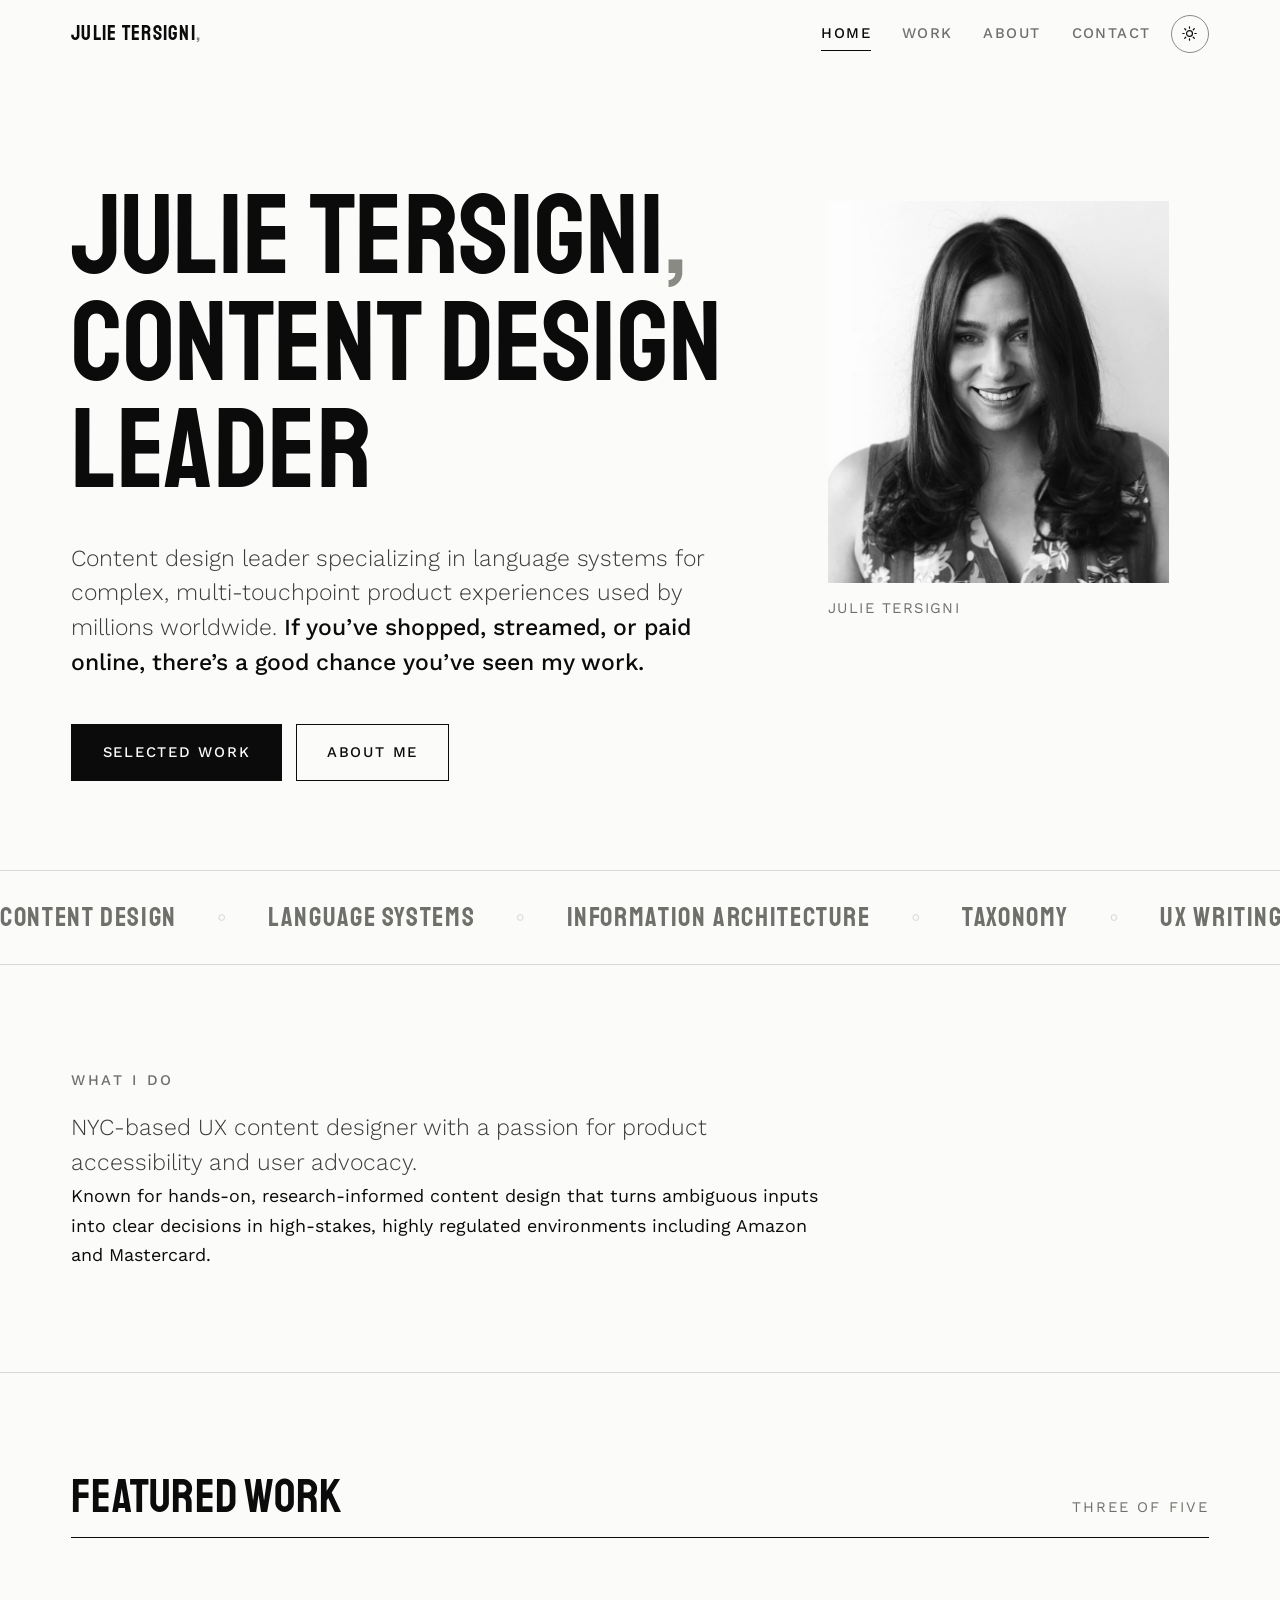
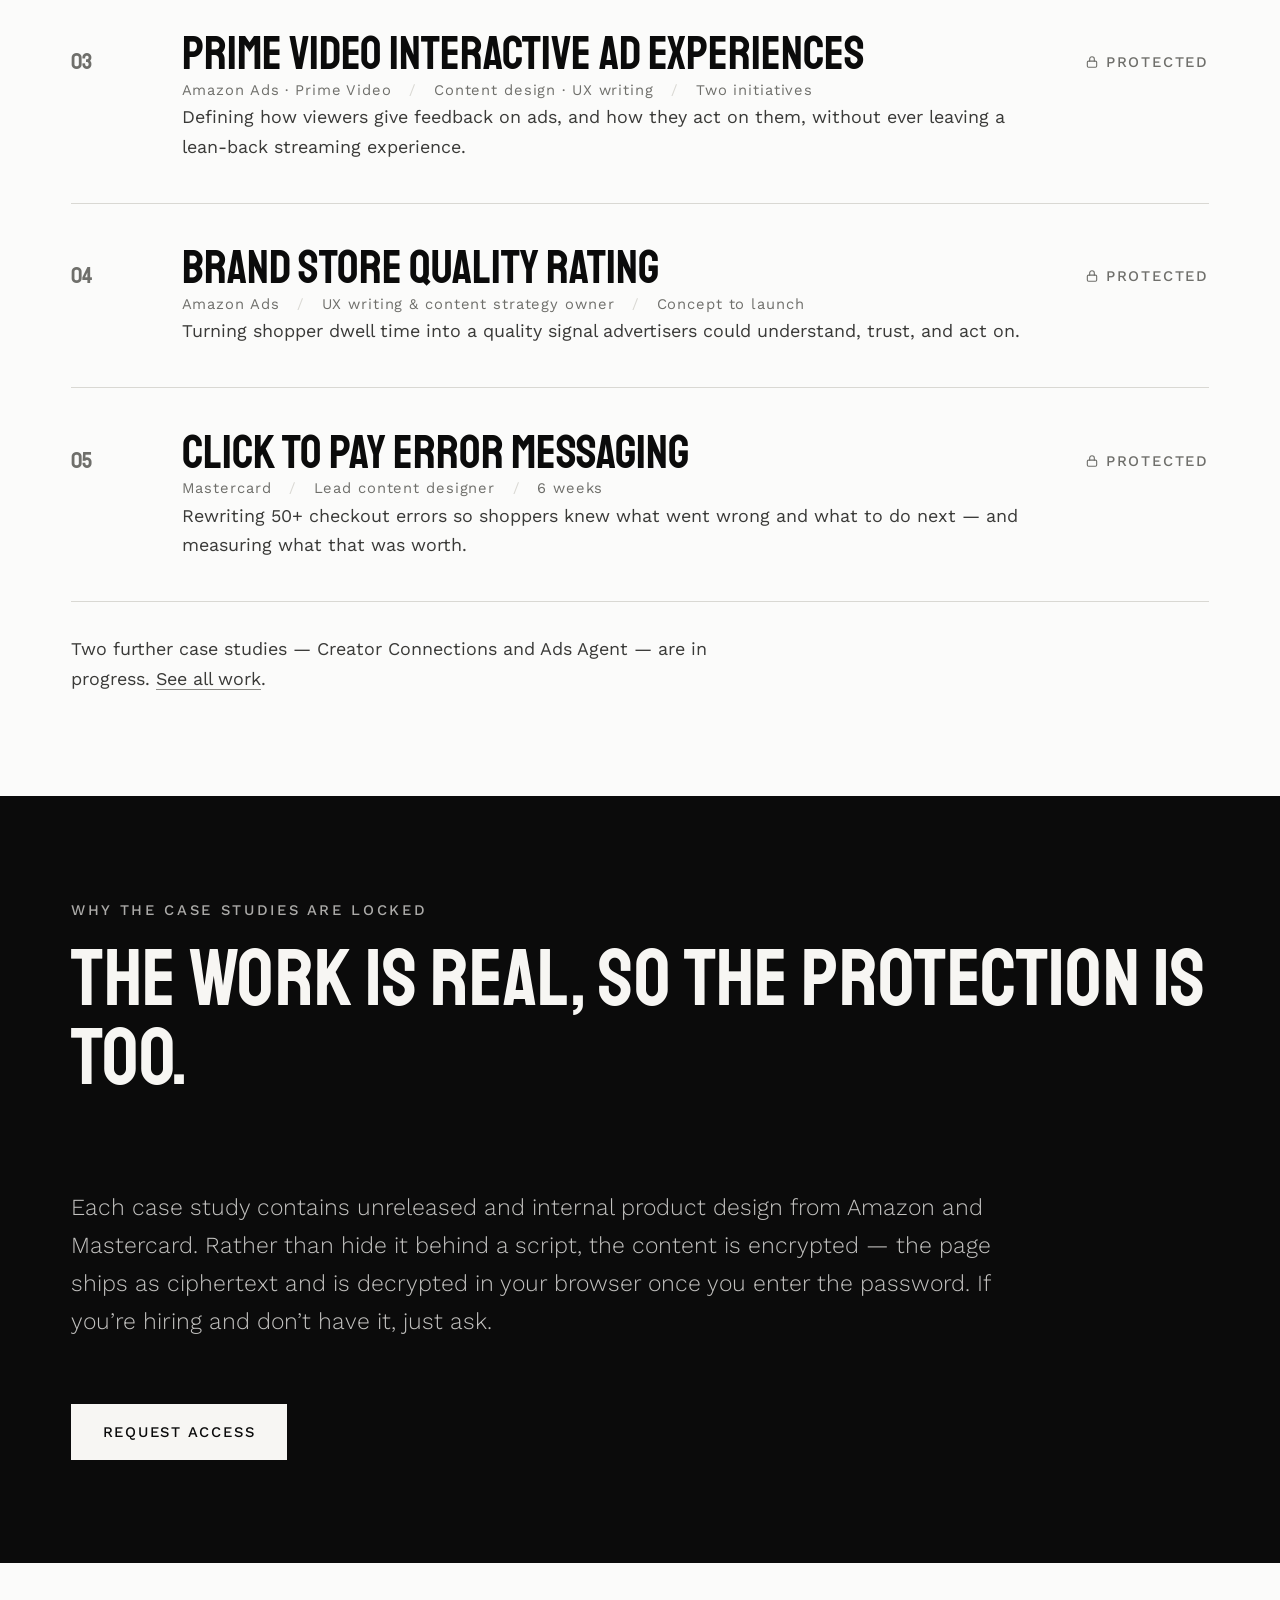
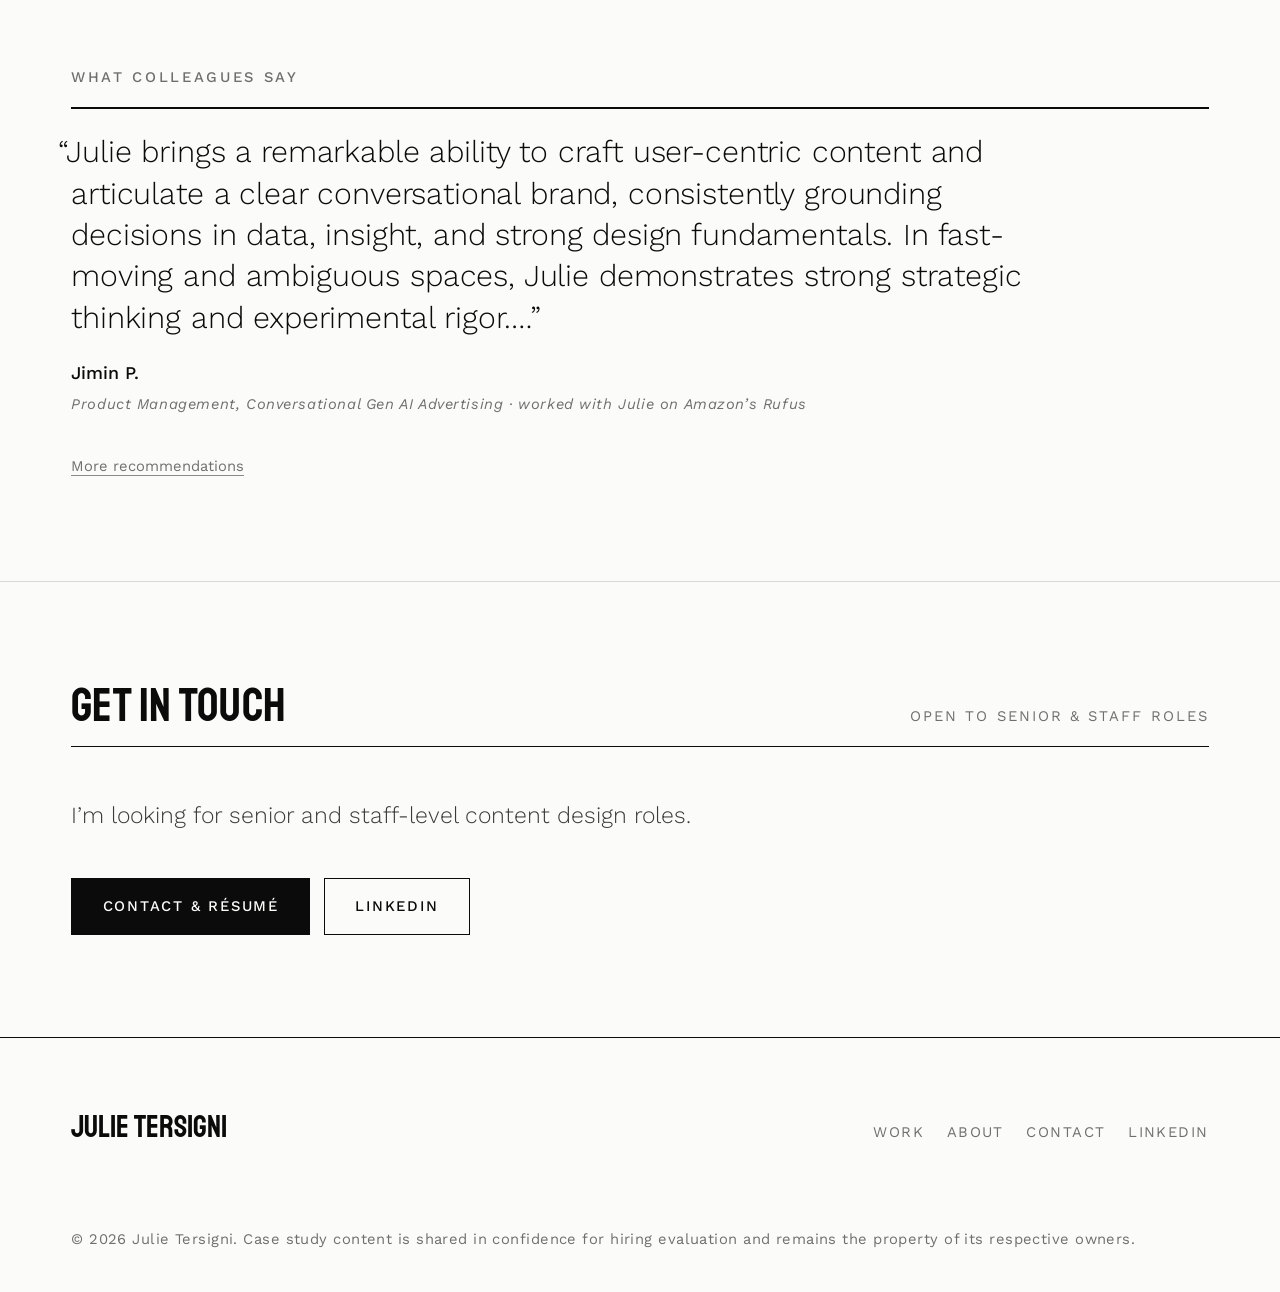
==== index.html @ a19e2f33 "Julie Tersigni portfolio — initial build Static portfolio site with AES-256-GCM encrypted case studi" ====
<!DOCTYPE html>
<html lang="en" data-theme="light">
<head>
<meta charset="utf-8">
<meta name="viewport" content="width=device-width, initial-scale=1">

<title>Julie Tersigni — Content Design Leader</title>
<meta name="description" content="Content design leader specializing in language systems for complex, multi-touchpoint product experiences. Selected work from Amazon Ads, Prime Video, and Mastercard.">
<link rel="canonical" href="https://julietersigni.github.io/">

<meta property="og:type" content="website">
<meta property="og:title" content="Julie Tersigni — Content Design Leader">
<meta property="og:description" content="Language systems for complex, multi-touchpoint product experiences. Selected work from Amazon Ads, Prime Video, and Mastercard.">
<meta property="og:url" content="https://julietersigni.github.io/">
<meta property="og:image" content="https://julietersigni.github.io/assets/img/julie-tersigni.jpg">
<meta name="twitter:card" content="summary_large_image">

<link rel="icon" href="data:image/svg+xml,<svg xmlns='http://www.w3.org/2000/svg' viewBox='0 0 100 100'><rect width='100' height='100' fill='%230b0b0b'/><text y='73' x='50' text-anchor='middle' font-size='58' font-family='Helvetica,Arial,sans-serif' font-weight='600' fill='%23fbfbfa'>JT</text></svg>">

<link rel="preconnect" href="https://fonts.googleapis.com">
<link rel="preconnect" href="https://fonts.gstatic.com" crossorigin>
<link href="https://fonts.googleapis.com/css2?family=Staatliches&family=Work+Sans:ital,wght@0,300;0,400;0,500;0,600;1,400&display=swap" rel="stylesheet">
<link rel="stylesheet" href="main.css">
<noscript>
  <!-- Scroll-reveal starts at opacity:0 and is un-hidden by main.js. With no
       JavaScript that would leave the pages blank, so undo it here. -->
  <style>.reveal { opacity: 1 !important; transform: none !important; }</style>
</noscript>

<script>
  /* Set the theme before first paint so there's no flash. */
  (function () {
    try {
      var saved = localStorage.getItem('jt-theme');
      document.documentElement.setAttribute('data-theme',
        saved || (window.matchMedia('(prefers-color-scheme: dark)').matches ? 'dark' : 'light'));
    } catch (e) {}
  })();
</script>
</head>

<body>
<a class="skip-link" href="#main">Skip to content</a>

<nav class="site-nav" id="siteNav">
  <div class="nav-inner">
    <a class="wordmark" href="index.html">Julie Tersigni<span>,</span></a>

    <button class="nav-toggle" id="navToggle" type="button" aria-label="Menu" aria-expanded="false" aria-controls="navLinks">
      <svg class="icon-menu" viewBox="0 0 24 24" fill="none" stroke="currentColor" stroke-width="1.8" stroke-linecap="round" aria-hidden="true"><path d="M3 6h18M3 12h18M3 18h18"/></svg>
      <svg class="icon-close" viewBox="0 0 24 24" fill="none" stroke="currentColor" stroke-width="1.8" stroke-linecap="round" aria-hidden="true"><path d="M5 5l14 14M19 5L5 19"/></svg>
    </button>

    <ul class="nav-links" id="navLinks">
      <li><a href="index.html" aria-current="page">Home</a></li>
      <li><a href="work.html">Work</a></li>
      <li><a href="about.html">About</a></li>
      <li><a href="contact.html">Contact</a></li>
    </ul>

    <button class="theme-toggle" id="themeToggle" type="button" aria-label="Switch to dark mode">
      <svg class="icon-sun" viewBox="0 0 24 24" fill="none" stroke="currentColor" stroke-width="1.7" stroke-linecap="round" aria-hidden="true">
        <circle cx="12" cy="12" r="4.2"/>
        <path d="M12 2.5v2M12 19.5v2M2.5 12h2M19.5 12h2M5.3 5.3l1.4 1.4M17.3 17.3l1.4 1.4M18.7 5.3l-1.4 1.4M6.7 17.3l-1.4 1.4"/>
      </svg>
      <svg class="icon-moon" viewBox="0 0 24 24" fill="none" stroke="currentColor" stroke-width="1.7" stroke-linecap="round" stroke-linejoin="round" aria-hidden="true">
        <path d="M20 14.5A8.5 8.5 0 019.5 4a7 7 0 108.9 10.4 8.6 8.6 0 011.6.1z"/>
      </svg>
    </button>
  </div>
</nav>

<main id="main">

  <!-- ==================================================================== -->
  <!-- HERO                                                                 -->
  <!-- ==================================================================== -->
  <header class="hero">
    <div class="container">
      <div class="hero-grid">
        <div>
          <h1 class="display hero-name">Julie Tersigni<span class="comma">,</span><br>Content Design Leader</h1>

          <p class="hero-lede">
            Content design leader specializing in language systems for complex,
            multi-touchpoint product experiences used by millions worldwide.
            <strong>If you’ve shopped, streamed, or paid online, there’s a good chance
            you’ve seen my work.</strong>
          </p>

          <div class="hero-actions">
            <a class="btn" href="work.html">Selected work</a>
            <a class="btn btn--ghost" href="about.html">About me</a>
          </div>
        </div>

        <figure class="hero-portrait">
          <img src="assets/img/julie-tersigni.jpg" width="690" height="772"
               alt="Portrait of Julie Tersigni." fetchpriority="high">
          <figcaption>Julie Tersigni</figcaption>
        </figure>
      </div>
    </div>
  </header>

  <!-- ==================================================================== -->
  <!-- DISCIPLINE STRIP                                                     -->
  <!-- ==================================================================== -->
  <div class="strip">
    <div class="strip-track" id="stripTrack">
      <span>Content design</span>
      <span>Language systems</span>
      <span>Information architecture</span>
      <span>Taxonomy</span>
      <span>UX writing</span>
      <span>Content strategy</span>
      <span>Accessibility</span>
      <span>Research-informed</span>
      <span>Regulated environments</span>
    </div>
  </div>

  <!-- ==================================================================== -->
  <!-- POSITIONING                                                          -->
  <!-- ==================================================================== -->
  <section class="section">
    <div class="container">
      <p class="eyebrow reveal">What I do</p>
      <div class="prose reveal">
        <p class="lede">
          NYC-based UX content designer with a passion for product accessibility and
          user advocacy.
        </p>
        <p>
          Known for hands-on, research-informed content design that turns ambiguous
          inputs into clear decisions in high-stakes, highly regulated environments
          including Amazon and Mastercard.
        </p>
      </div>
    </div>
  </section>

  <!-- ==================================================================== -->
  <!-- FEATURED WORK                                                        -->
  <!-- ==================================================================== -->
  <section class="section" id="work">
    <div class="container">
      <div class="section-head reveal">
        <h2 class="display">Featured work</h2>
        <span class="count">Three of five</span>
      </div>

      <ul class="work-list">
        <li class="work-row reveal">
          <a class="work-link" href="case-studies/prime-video.html">
            <span class="work-num">03</span>
            <span>
              <span class="work-title">Prime Video interactive ad experiences</span>
              <span class="work-meta">
                <span>Amazon Ads · Prime Video</span><span class="sep">/</span>
                <span>Content design · UX writing</span><span class="sep">/</span>
                <span>Two initiatives</span>
              </span>
              <span class="work-blurb">
                Defining how viewers give feedback on ads, and how they act on them,
                without ever leaving a lean-back streaming experience.
              </span>
            </span>
            <span class="work-state">
              <svg viewBox="0 0 24 24" fill="none" stroke="currentColor" stroke-width="1.9" stroke-linecap="round" stroke-linejoin="round" aria-hidden="true"><rect x="4" y="10.5" width="16" height="10.5" rx="2"/><path d="M8 10.5V7a4 4 0 018 0v3.5"/></svg>
              Protected
            </span>
          </a>
        </li>

        <li class="work-row reveal">
          <a class="work-link" href="case-studies/brand-store-quality.html">
            <span class="work-num">04</span>
            <span>
              <span class="work-title">Brand Store quality rating</span>
              <span class="work-meta">
                <span>Amazon Ads</span><span class="sep">/</span>
                <span>UX writing &amp; content strategy owner</span><span class="sep">/</span>
                <span>Concept to launch</span>
              </span>
              <span class="work-blurb">
                Turning shopper dwell time into a quality signal advertisers could
                understand, trust, and act on.
              </span>
            </span>
            <span class="work-state">
              <svg viewBox="0 0 24 24" fill="none" stroke="currentColor" stroke-width="1.9" stroke-linecap="round" stroke-linejoin="round" aria-hidden="true"><rect x="4" y="10.5" width="16" height="10.5" rx="2"/><path d="M8 10.5V7a4 4 0 018 0v3.5"/></svg>
              Protected
            </span>
          </a>
        </li>

        <li class="work-row reveal">
          <a class="work-link" href="case-studies/click-to-pay.html">
            <span class="work-num">05</span>
            <span>
              <span class="work-title">Click to Pay error messaging</span>
              <span class="work-meta">
                <span>Mastercard</span><span class="sep">/</span>
                <span>Lead content designer</span><span class="sep">/</span>
                <span>6 weeks</span>
              </span>
              <span class="work-blurb">
                Rewriting 50+ checkout errors so shoppers knew what went wrong and
                what to do next — and measuring what that was worth.
              </span>
            </span>
            <span class="work-state">
              <svg viewBox="0 0 24 24" fill="none" stroke="currentColor" stroke-width="1.9" stroke-linecap="round" stroke-linejoin="round" aria-hidden="true"><rect x="4" y="10.5" width="16" height="10.5" rx="2"/><path d="M8 10.5V7a4 4 0 018 0v3.5"/></svg>
              Protected
            </span>
          </a>
        </li>
      </ul>

      <p class="work-blurb reveal" style="margin-top:2rem">
        Two further case studies — Creator Connections and Ads Agent — are in progress.
        <a class="link" href="work.html">See all work</a>.
      </p>
    </div>
  </section>

  <!-- ==================================================================== -->
  <!-- INVERTED BAND                                                        -->
  <!-- ==================================================================== -->
  <section class="band">
    <div class="container">
      <p class="eyebrow">Why the case studies are locked</p>
      <p class="band-quote display">The work is real, so the protection is too.</p>
      <p class="band-note">
        Each case study contains unreleased and internal product design from Amazon and
        Mastercard. Rather than hide it behind a script, the content is encrypted — the
        page ships as ciphertext and is decrypted in your browser once you enter the
        password. If you’re hiring and don’t have it, just ask.
      </p>
      <a class="btn" href="contact.html">Request access</a>
    </div>
  </section>

  <!-- ==================================================================== -->
  <!-- FEATURED RECOMMENDATION                                              -->
  <!-- Verbatim excerpt from a public LinkedIn recommendation. Ends on a     -->
  <!-- complete sentence; the ellipsis marks where the original continues.   -->
  <!-- ==================================================================== -->
  <section class="section">
    <div class="container">
      <p class="eyebrow reveal">What colleagues say</p>

      <div class="quote quote--featured reveal">
        <blockquote>
          <p>Julie brings a remarkable ability to craft user-centric content and articulate
          a clear conversational brand, consistently grounding decisions in data, insight,
          and strong design fundamentals. In fast-moving and ambiguous spaces, Julie
          demonstrates strong strategic thinking and experimental rigor.…</p>
        </blockquote>
        <cite>
          <span class="quote-name">Jimin P.</span>
          <span class="quote-rel">Product Management, Conversational Gen AI Advertising · worked with Julie on Amazon’s Rufus</span>
        </cite>
      </div>

      <p class="quotes-source reveal">
        <a class="link" href="about.html#recommendations">More recommendations</a>
      </p>
    </div>
  </section>

  <!-- ==================================================================== -->
  <!-- CONTACT CTA                                                          -->
  <!-- ==================================================================== -->
  <section class="section">
    <div class="container">
      <div class="section-head reveal">
        <h2 class="display">Get in touch</h2>
        <span class="count">Open to senior &amp; staff roles</span>
      </div>
      <div class="prose reveal">
        <p class="lede">
          I’m looking for senior and staff-level content design roles.
        </p>
      </div>
      <div class="hero-actions reveal">
        <a class="btn" href="contact.html">Contact &amp; résumé</a>
        <a class="btn btn--ghost" href="https://www.linkedin.com/in/julietersigni/" rel="noopener">LinkedIn</a>
      </div>
    </div>
  </section>

</main>

<footer class="site-footer">
  <div class="container">
    <div class="footer-top">
      <p class="footer-mark">Julie Tersigni</p>
      <ul class="footer-links">
        <li><a href="work.html">Work</a></li>
        <li><a href="about.html">About</a></li>
        <li><a href="contact.html">Contact</a></li>
        <li><a href="https://www.linkedin.com/in/julietersigni/" rel="noopener">LinkedIn</a></li>
      </ul>
    </div>
    <p class="footer-fine">
      © <span data-year>2026</span> Julie Tersigni. Case study content is shared in
      confidence for hiring evaluation and remains the property of its respective owners.
    </p>
  </div>
</footer>

<script src="main.js"></script>
</body>
</html>
---- main.css ----
/* ==========================================================================
   Julie Tersigni — portfolio
   main.css — design system, chrome, and the public pages
   --------------------------------------------------------------------------
   Black-and-white editorial. The type does the work: Staatliches for display
   (condensed caps, straight from the source deck), Work Sans for everything
   readable. No accent colour anywhere — hierarchy comes from scale, weight,
   and space.

   Both themes are true monochrome. `data-theme="dark"` inverts the palette
   and matches the original slide deck; light is the default because the case
   studies are long-form reading.
   ========================================================================== */

/* --------------------------------------------------------------------------
   1. Tokens
   -------------------------------------------------------------------------- */
:root {
  --ink:        #0b0b0b;
  --ink-soft:   #3a3a38;
  --ink-mute:   #6f6f6b;
  --ink-faint:  #8a8a85;   /* 3.35:1 — large display type and control borders only */
  --paper:      #fbfbfa;
  --paper-2:    #f2f1ee;
  --paper-3:    #e7e6e2;
  --rule:       #d9d8d3;
  --rule-soft:  #eceae6;
  --invert-bg:  #0b0b0b;
  --invert-ink: #f7f6f3;

  --font-display: "Staatliches", "Haettenschweiler", "Arial Narrow", sans-serif;
  --font-body:    "Work Sans", -apple-system, BlinkMacSystemFont, "Segoe UI", sans-serif;

  /* Fluid type. Clamp keeps the display sizes from bullying small screens. */
  --step--1: clamp(0.83rem, 0.80rem + 0.15vw, 0.92rem);
  --step-0:  clamp(1.00rem, 0.96rem + 0.20vw, 1.13rem);
  --step-1:  clamp(1.20rem, 1.12rem + 0.40vw, 1.44rem);
  --step-2:  clamp(1.45rem, 1.30rem + 0.75vw, 1.95rem);
  --step-3:  clamp(1.90rem, 1.55rem + 1.75vw, 3.10rem);
  --step-4:  clamp(2.60rem, 1.80rem + 4.00vw, 5.60rem);
  --step-5:  clamp(3.20rem, 1.90rem + 6.50vw, 8.00rem);

  --gutter: clamp(1.25rem, 4vw, 4rem);
  --measure: 68ch;

  --nav-h: 68px;
  --ease: cubic-bezier(0.22, 0.61, 0.36, 1);
}

[data-theme="dark"] {
  --ink:        #f7f6f3;
  --ink-soft:   #d5d3cd;
  --ink-mute:   #a3a19a;
  --ink-faint:  #6d6b65;   /* 3.69:1 — large display type and control borders only */
  --paper:      #0b0b0b;
  --paper-2:    #141413;
  --paper-3:    #1e1e1c;
  --rule:       #2e2e2b;
  --rule-soft:  #1f1f1d;
  --invert-bg:  #f7f6f3;
  --invert-ink: #0b0b0b;
}

/* --------------------------------------------------------------------------
   2. Reset
   -------------------------------------------------------------------------- */
*, *::before, *::after { box-sizing: border-box; }

html {
  -webkit-text-size-adjust: 100%;
  scroll-behavior: smooth;
  scroll-padding-top: calc(var(--nav-h) + 1rem);
}

@media (prefers-reduced-motion: reduce) {
  html { scroll-behavior: auto; }
  *, *::before, *::after {
    animation-duration: 0.01ms !important;
    animation-iteration-count: 1 !important;
    transition-duration: 0.01ms !important;
  }
}

body {
  margin: 0;
  background: var(--paper);
  color: var(--ink);
  font-family: var(--font-body);
  font-size: var(--step-0);
  font-weight: 400;
  line-height: 1.65;
  -webkit-font-smoothing: antialiased;
  text-rendering: optimizeLegibility;
  transition: background 0.3s var(--ease), color 0.3s var(--ease);
}

img, svg { display: block; max-width: 100%; }
img { height: auto; }

h1, h2, h3, h4 { margin: 0; font-weight: 500; line-height: 1.12; }
p  { margin: 0 0 1.15em; }
ul, ol { margin: 0; padding: 0; }

a { color: inherit; }

button { font: inherit; color: inherit; }

::selection { background: var(--ink); color: var(--paper); }

:focus-visible {
  outline: 2px solid var(--ink);
  outline-offset: 3px;
  border-radius: 2px;
}

.skip-link {
  position: absolute;
  left: -9999px;
  top: 0;
  z-index: 200;
  padding: 0.85rem 1.4rem;
  background: var(--ink);
  color: var(--paper);
  font-size: var(--step--1);
  letter-spacing: 0.04em;
  text-transform: uppercase;
  text-decoration: none;
}
.skip-link:focus { left: 0.75rem; top: 0.75rem; }

.container {
  width: 100%;
  max-width: 1240px;
  margin-inline: auto;
  padding-inline: var(--gutter);
}
.container--narrow { max-width: 900px; }

/* Utility: the display face wants tracking and caps to read as a system. */
.display {
  font-family: var(--font-display);
  font-weight: 400;
  text-transform: uppercase;
  letter-spacing: 0.005em;
  line-height: 0.94;
}

.eyebrow {
  margin: 0 0 1.1rem;
  font-size: var(--step--1);
  font-weight: 500;
  letter-spacing: 0.18em;
  text-transform: uppercase;
  color: var(--ink-mute);
}

/* --------------------------------------------------------------------------
   3. Navigation
   -------------------------------------------------------------------------- */
.site-nav {
  position: sticky;
  top: 0;
  z-index: 100;
  height: var(--nav-h);
  background: var(--paper);
  background: color-mix(in srgb, var(--paper) 88%, transparent);
  backdrop-filter: saturate(180%) blur(14px);
  -webkit-backdrop-filter: saturate(180%) blur(14px);
  border-bottom: 1px solid transparent;
  transition: border-color 0.25s var(--ease), background 0.3s var(--ease);
}
.site-nav.is-scrolled { border-bottom-color: var(--rule); }

.nav-inner {
  display: flex;
  align-items: center;
  gap: 1.25rem;
  height: 100%;
  max-width: 1240px;
  margin-inline: auto;
  padding-inline: var(--gutter);
}

.wordmark {
  font-family: var(--font-display);
  font-size: 1.32rem;
  letter-spacing: 0.06em;
  text-transform: uppercase;
  text-decoration: none;
  white-space: nowrap;
}
.wordmark span { color: var(--ink-faint); }

.nav-links {
  display: flex;
  gap: clamp(1rem, 2.4vw, 2.2rem);
  margin-left: auto;
  list-style: none;
}

.nav-links a {
  position: relative;
  display: inline-block;
  padding: 0.35rem 0;
  font-size: var(--step--1);
  font-weight: 500;
  letter-spacing: 0.1em;
  text-transform: uppercase;
  text-decoration: none;
  color: var(--ink-mute);
  transition: color 0.2s var(--ease);
}
.nav-links a::after {
  content: "";
  position: absolute;
  left: 0;
  bottom: 0;
  width: 100%;
  height: 1px;
  background: currentColor;
  transform: scaleX(0);
  transform-origin: left;
  transition: transform 0.28s var(--ease);
}
.nav-links a:hover { color: var(--ink); }
.nav-links a:hover::after { transform: scaleX(1); }
.nav-links a[aria-current="page"] { color: var(--ink); }
.nav-links a[aria-current="page"]::after { transform: scaleX(1); }

.nav-back {
  display: inline-flex;
  align-items: center;
  gap: 0.5rem;
  margin-left: auto;
  font-size: var(--step--1);
  font-weight: 500;
  letter-spacing: 0.1em;
  text-transform: uppercase;
  text-decoration: none;
  color: var(--ink-mute);
  transition: color 0.2s var(--ease);
}
.nav-back svg { width: 17px; height: 17px; }
.nav-back:hover { color: var(--ink); }

.theme-toggle {
  display: grid;
  place-items: center;
  width: 38px;
  height: 38px;
  flex: 0 0 auto;
  padding: 0;
  background: none;
  border: 1px solid var(--ink-faint);
  border-radius: 50%;
  cursor: pointer;
  transition: border-color 0.2s var(--ease), transform 0.2s var(--ease);
}
.theme-toggle:hover { border-color: var(--ink); transform: rotate(-18deg); }
.theme-toggle svg { width: 17px; height: 17px; }
.theme-toggle .icon-moon { display: none; }
[data-theme="dark"] .theme-toggle .icon-sun  { display: none; }
[data-theme="dark"] .theme-toggle .icon-moon { display: block; }

/* Mobile menu */
.nav-toggle { display: none; }

@media (max-width: 720px) {
  .nav-toggle {
    display: grid;
    place-items: center;
    width: 38px;
    height: 38px;
    margin-left: auto;
    padding: 0;
    background: none;
    border: 1px solid var(--ink-faint);
    border-radius: 50%;
    cursor: pointer;
  }
  .nav-toggle svg { width: 18px; height: 18px; }
  .nav-toggle .icon-close { display: none; }
  .nav-toggle.is-open .icon-menu  { display: none; }
  .nav-toggle.is-open .icon-close { display: block; }

  .nav-links {
    position: fixed;
    inset: var(--nav-h) 0 auto;
    flex-direction: column;
    gap: 0;
    margin: 0;
    padding: 0.5rem var(--gutter) 1.75rem;
    background: var(--paper);
    border-bottom: 1px solid var(--rule);
    transform: translateY(-14px);
    opacity: 0;
    visibility: hidden;
    pointer-events: none;
    transition: opacity 0.24s var(--ease), transform 0.24s var(--ease),
                visibility 0.24s var(--ease);
  }
  .nav-links.is-open {
    transform: none;
    opacity: 1;
    visibility: visible;
    pointer-events: auto;
  }
  .nav-links li { border-bottom: 1px solid var(--rule-soft); }
  .nav-links a { display: block; padding: 1.05rem 0; font-size: var(--step-0); }
  .nav-links a::after { display: none; }
}

/* --------------------------------------------------------------------------
   4. Buttons
   -------------------------------------------------------------------------- */
.btn {
  display: inline-flex;
  align-items: center;
  justify-content: center;
  gap: 0.6rem;
  padding: 0.95rem 1.9rem;
  background: var(--ink);
  color: var(--paper);
  border: 1px solid var(--ink);
  border-radius: 0;
  font-size: var(--step--1);
  font-weight: 500;
  letter-spacing: 0.12em;
  text-transform: uppercase;
  text-decoration: none;
  cursor: pointer;
  transition: background 0.22s var(--ease), color 0.22s var(--ease);
}
.btn:hover { background: transparent; color: var(--ink); }
.btn:disabled { opacity: 0.45; cursor: not-allowed; }
.btn svg { width: 17px; height: 17px; }

.btn--ghost { background: transparent; color: var(--ink); }
.btn--ghost:hover { background: var(--ink); color: var(--paper); }

/* Text link with a rule that draws on hover */
.link {
  position: relative;
  text-decoration: none;
  border-bottom: 1px solid var(--ink-faint);
  transition: border-color 0.2s var(--ease);
}
.link:hover { border-bottom-color: var(--ink); }

/* --------------------------------------------------------------------------
   5. Home — hero
   -------------------------------------------------------------------------- */
.hero {
  padding: clamp(3.5rem, 9vw, 8rem) 0 clamp(3rem, 7vw, 6rem);
  border-bottom: 1px solid var(--rule);
}

.hero-grid {
  display: grid;
  grid-template-columns: minmax(0, 1.55fr) minmax(0, 1fr);
  gap: clamp(2rem, 5vw, 4.5rem);
  align-items: start;
}

.hero-name {
  font-size: var(--step-5);
  margin-bottom: clamp(1.5rem, 3vw, 2.5rem);
}
/* The comma in her deck title is a deliberate beat — keep it hanging. */
.hero-name .comma { color: var(--ink-faint); }

.hero-lede {
  max-width: 46ch;
  font-size: var(--step-1);
  font-weight: 300;
  line-height: 1.5;
  color: var(--ink-soft);
}
.hero-lede strong { font-weight: 500; color: var(--ink); }

.hero-actions {
  display: flex;
  flex-wrap: wrap;
  gap: 0.85rem;
  margin-top: clamp(1.75rem, 4vw, 2.75rem);
}

.hero-portrait {
  position: relative;
  filter: grayscale(100%) contrast(1.04);
}
.hero-portrait img { width: 100%; }
.hero-portrait figcaption {
  margin-top: 0.85rem;
  font-size: var(--step--1);
  letter-spacing: 0.1em;
  text-transform: uppercase;
  color: var(--ink-mute);
}

@media (max-width: 860px) {
  .hero-grid { grid-template-columns: 1fr; }
  .hero-portrait { max-width: 320px; order: -1; }
}

/* --------------------------------------------------------------------------
   6. Marquee strip — the disciplines, set as a rule of caps
   -------------------------------------------------------------------------- */
.strip {
  padding: 1.5rem 0;
  border-bottom: 1px solid var(--rule);
  overflow: hidden;
}
.strip-track {
  display: flex;
  gap: 2.5rem;
  white-space: nowrap;
  font-family: var(--font-display);
  font-size: clamp(1.1rem, 2.2vw, 1.7rem);
  letter-spacing: 0.06em;
  text-transform: uppercase;
  color: var(--ink-mute);
  animation: marquee 42s linear infinite;
}
.strip:hover .strip-track { animation-play-state: paused; }
.strip-track span { display: inline-flex; gap: 2.5rem; }
.strip-track span::after { content: "◦"; color: var(--rule); }
@keyframes marquee {
  from { transform: translateX(0); }
  /* Half a gap past -50%: the duplicated track has 2N-1 gaps, not 2N, so a bare
     -50% lands short and the strip visibly snaps back each cycle. */
  to   { transform: translateX(calc(-50% - 1.25rem)); }
}
@media (prefers-reduced-motion: reduce) {
  .strip-track { animation: none; }
}

/* --------------------------------------------------------------------------
   7. Section furniture
   -------------------------------------------------------------------------- */
.section { padding: clamp(3.5rem, 8vw, 7rem) 0; }
.section + .section { border-top: 1px solid var(--rule); }

.section-head {
  display: flex;
  align-items: baseline;
  justify-content: space-between;
  gap: 1.5rem;
  margin-bottom: clamp(2rem, 4vw, 3.25rem);
  padding-bottom: 1.1rem;
  border-bottom: 1px solid var(--ink);
}
.section-head h2 { font-size: var(--step-3); }
.section-head .count {
  font-size: var(--step--1);
  letter-spacing: 0.14em;
  text-transform: uppercase;
  color: var(--ink-mute);
  white-space: nowrap;
}

/* --------------------------------------------------------------------------
   8. Work index — typographic rows, no imagery (the mocks stay encrypted)
   -------------------------------------------------------------------------- */
.work-list { list-style: none; }

.work-row {
  border-bottom: 1px solid var(--rule);
}

.work-link {
  display: grid;
  grid-template-columns: 4.5rem minmax(0, 1fr) auto;
  gap: clamp(1rem, 3vw, 2.5rem);
  align-items: baseline;
  padding: clamp(1.6rem, 3.5vw, 2.6rem) 0;
  text-decoration: none;
  transition: padding-inline 0.3s var(--ease);
}
.work-link:hover { padding-inline: 0.75rem; }
.work-link:hover .work-title { text-decoration: underline; text-decoration-thickness: 1px; text-underline-offset: 6px; }

.work-num {
  font-family: var(--font-display);
  font-size: var(--step-1);
  color: var(--ink-mute);
}

.work-title {
  font-family: var(--font-display);
  font-size: var(--step-3);
  text-transform: uppercase;
  line-height: 0.98;
  margin-bottom: 0.55rem;
}

.work-meta {
  display: flex;
  flex-wrap: wrap;
  gap: 0.4rem 1.1rem;
  font-size: var(--step--1);
  letter-spacing: 0.06em;
  color: var(--ink-mute);
}
.work-meta .sep { color: var(--rule); }

.work-blurb {
  max-width: 58ch;
  margin: 0.85rem 0 0;
  font-size: var(--step-0);
  color: var(--ink-soft);
}

.work-state {
  display: inline-flex;
  align-items: center;
  gap: 0.45rem;
  font-size: var(--step--1);
  font-weight: 500;
  letter-spacing: 0.12em;
  text-transform: uppercase;
  color: var(--ink-mute);
  white-space: nowrap;
}
.work-state svg { width: 14px; height: 14px; }
.work-state--wip { color: var(--ink-mute); }

@media (max-width: 760px) {
  .work-link { grid-template-columns: 2.75rem minmax(0, 1fr); }
  .work-state { grid-column: 2; margin-top: 0.9rem; }
}

/* --------------------------------------------------------------------------
   9. Inverted band — carries the deck's black-slide identity
   -------------------------------------------------------------------------- */
.band {
  padding: clamp(3.5rem, 8vw, 7rem) 0;
  background: var(--invert-bg);
  color: var(--invert-ink);
}
.band .eyebrow { color: color-mix(in srgb, var(--invert-ink) 68%, transparent); }
.band-quote {
  max-width: 30ch;
  font-family: var(--font-display);
  font-size: var(--step-4);
  text-transform: uppercase;
  line-height: 0.98;
}
.band-note {
  max-width: var(--measure);
  margin-top: clamp(1.5rem, 3vw, 2.25rem);
  font-size: var(--step-1);
  font-weight: 300;
  color: color-mix(in srgb, var(--invert-ink) 78%, transparent);
}
.band .btn {
  margin-top: 2.25rem;
  background: var(--invert-ink);
  color: var(--invert-bg);
  border-color: var(--invert-ink);
}
.band .btn:hover { background: transparent; color: var(--invert-ink); }

/* --------------------------------------------------------------------------
   10. Process — "How I work"
   -------------------------------------------------------------------------- */
.process {
  display: grid;
  grid-template-columns: repeat(auto-fit, minmax(min(100%, 250px), 1fr));
  gap: clamp(1.75rem, 4vw, 3rem);
  list-style: none;
  counter-reset: step;
}
.process li { counter-increment: step; padding-top: 1.1rem; border-top: 1px solid var(--ink); }
.process li::before {
  content: counter(step, decimal-leading-zero);
  display: block;
  margin-bottom: 0.9rem;
  font-family: var(--font-display);
  font-size: var(--step-2);
  color: var(--ink-mute);
}
.process h3 { margin-bottom: 0.6rem; font-size: var(--step-1); }
.process p { margin: 0; font-size: var(--step-0); color: var(--ink-soft); }

/* --------------------------------------------------------------------------
   11. Prose — About page and long-form public copy
   -------------------------------------------------------------------------- */
.prose { max-width: var(--measure); }
.prose > * + * { margin-top: 1.15em; }
.prose p { margin: 0; }
.prose h2 {
  margin-top: 2.4em;
  font-size: var(--step-2);
}
.prose h3 { margin-top: 1.9em; font-size: var(--step-1); }
.prose .lede {
  font-size: var(--step-1);
  font-weight: 300;
  line-height: 1.55;
  color: var(--ink-soft);
}
.prose a { text-decoration-thickness: 1px; text-underline-offset: 3px; }
.prose ul { padding-left: 1.15em; }
.prose li + li { margin-top: 0.5em; }

/* Facts table — role, tools, locations */
.facts {
  display: grid;
  grid-template-columns: repeat(auto-fit, minmax(min(100%, 200px), 1fr));
  gap: 1.75rem 2.5rem;
  margin: 0;
  padding-top: 1.6rem;
  border-top: 1px solid var(--ink);
}
.facts dt {
  margin-bottom: 0.45rem;
  font-size: var(--step--1);
  font-weight: 500;
  letter-spacing: 0.14em;
  text-transform: uppercase;
  color: var(--ink-mute);
}
.facts dd { margin: 0; font-size: var(--step-0); }

/* --------------------------------------------------------------------------
   11b. Career timeline
   --------------------------------------------------------------------------
   Deliberately spare: role, employer, span. The case studies carry the depth,
   so this only has to establish the arc and the seniority.
   -------------------------------------------------------------------------- */
.timeline { list-style: none; }

.timeline li {
  display: grid;
  grid-template-columns: 9.5rem minmax(0, 1fr);
  gap: 0.35rem 2rem;
  padding: 1.35rem 0;
  border-bottom: 1px solid var(--rule);
}
.timeline li:first-child { border-top: 1px solid var(--ink); }

.timeline-when {
  font-family: var(--font-display);
  font-size: var(--step-0);
  letter-spacing: 0.04em;
  color: var(--ink-mute);
  white-space: nowrap;
  padding-top: 0.15em;
}

.timeline-role {
  margin: 0 0 0.25rem;
  font-size: var(--step-1);
  font-weight: 500;
  line-height: 1.25;
}
.timeline-where {
  margin: 0;
  font-size: var(--step--1);
  letter-spacing: 0.06em;
  color: var(--ink-mute);
}
.timeline-note {
  max-width: 58ch;
  margin: 0.6rem 0 0;
  font-size: var(--step--1);
  color: var(--ink-soft);
}

@media (max-width: 620px) {
  .timeline li { grid-template-columns: 1fr; gap: 0.5rem; }
  .timeline-when { padding-top: 0; }
}

/* --------------------------------------------------------------------------
   11c. Recommendations
   -------------------------------------------------------------------------- */
.quotes {
  display: grid;
  gap: clamp(2rem, 4.5vw, 3.25rem);
  list-style: none;
}

.quote { padding-top: 1.4rem; border-top: 1px solid var(--ink); }

.quote blockquote {
  max-width: 62ch;
  margin: 0 0 1.25rem;
  font-size: var(--step-0);
  line-height: 1.62;
  color: var(--ink-soft);
}
.quote blockquote p { margin: 0; }
/* Hanging opening quote mark, so the text edge stays flush with the rule above */
.quote blockquote p::before { content: "\201C"; margin-left: -0.42em; }
.quote blockquote p::after { content: "\201D"; }

.quote-name {
  display: block;
  font-size: var(--step-0);
  font-weight: 500;
  font-style: normal;
}
.quote-rel {
  display: block;
  margin-top: 0.25rem;
  font-size: var(--step--1);
  letter-spacing: 0.04em;
  color: var(--ink-mute);
}

.quotes-source {
  margin: clamp(1.75rem, 3vw, 2.5rem) 0 0;
  font-size: var(--step--1);
  color: var(--ink-mute);
}

/* One quote pulled out on the homepage, set larger */
.quote--featured { border-top-width: 2px; }
.quote--featured blockquote {
  max-width: 54ch;
  font-size: var(--step-2);
  font-weight: 300;
  line-height: 1.36;
  letter-spacing: -0.005em;
  color: var(--ink);
}

/* --------------------------------------------------------------------------
   12. Contact
   -------------------------------------------------------------------------- */
.contact-grid {
  display: grid;
  grid-template-columns: repeat(auto-fit, minmax(min(100%, 260px), 1fr));
  gap: clamp(1.75rem, 4vw, 3.5rem);
}
.contact-card { padding-top: 1.25rem; border-top: 1px solid var(--ink); }
.contact-card h2 {
  margin-bottom: 0.7rem;
  font-size: var(--step--1);
  font-weight: 500;
  letter-spacing: 0.14em;
  text-transform: uppercase;
  color: var(--ink-mute);
}
.contact-card p { margin: 0 0 0.5rem; font-size: var(--step-1); }
.contact-card .note { font-size: var(--step--1); color: var(--ink-mute); }

/* --------------------------------------------------------------------------
   13. Footer
   -------------------------------------------------------------------------- */
.site-footer {
  padding: clamp(2.5rem, 5vw, 4rem) 0 2.5rem;
  border-top: 1px solid var(--ink);
  font-size: var(--step--1);
}
.footer-top {
  display: flex;
  flex-wrap: wrap;
  gap: 1.5rem 2.5rem;
  align-items: baseline;
  justify-content: space-between;
}
.footer-mark {
  font-family: var(--font-display);
  font-size: var(--step-2);
  text-transform: uppercase;
}
.footer-links { display: flex; flex-wrap: wrap; gap: 1.4rem; list-style: none; }
.footer-links a {
  letter-spacing: 0.1em;
  text-transform: uppercase;
  text-decoration: none;
  color: var(--ink-mute);
}
.footer-links a:hover { color: var(--ink); }
.footer-fine {
  margin: 2.5rem 0 0;
  color: var(--ink-mute);
  letter-spacing: 0.03em;
}

/* --------------------------------------------------------------------------
   14. 404
   -------------------------------------------------------------------------- */
.oops {
  display: grid;
  place-items: center;
  min-height: calc(100vh - var(--nav-h) - 200px);
  padding: 4rem 0;
  text-align: center;
}
.oops-code {
  font-family: var(--font-display);
  font-size: var(--step-5);
  line-height: 0.9;
  color: var(--ink-faint);
}
.oops h1 { margin: 1rem 0 1.1rem; font-size: var(--step-3); }
.oops p { max-width: 46ch; margin-inline: auto; color: var(--ink-soft); }

/* --------------------------------------------------------------------------
   15. Scroll reveal
   -------------------------------------------------------------------------- */
.reveal {
  opacity: 0;
  transform: translateY(18px);
  transition: opacity 0.7s var(--ease), transform 0.7s var(--ease);
}
.reveal.is-in { opacity: 1; transform: none; }
@media (prefers-reduced-motion: reduce) {
  .reveal { opacity: 1; transform: none; }
}

/* --------------------------------------------------------------------------
   16. Print — recruiters do print these
   -------------------------------------------------------------------------- */
@media print {
  .site-nav, .theme-toggle, .strip, .hero-actions, .site-footer { display: none !important; }
  body { background: #fff; color: #000; }
  .reveal { opacity: 1; transform: none; }
  a { text-decoration: underline; }
}
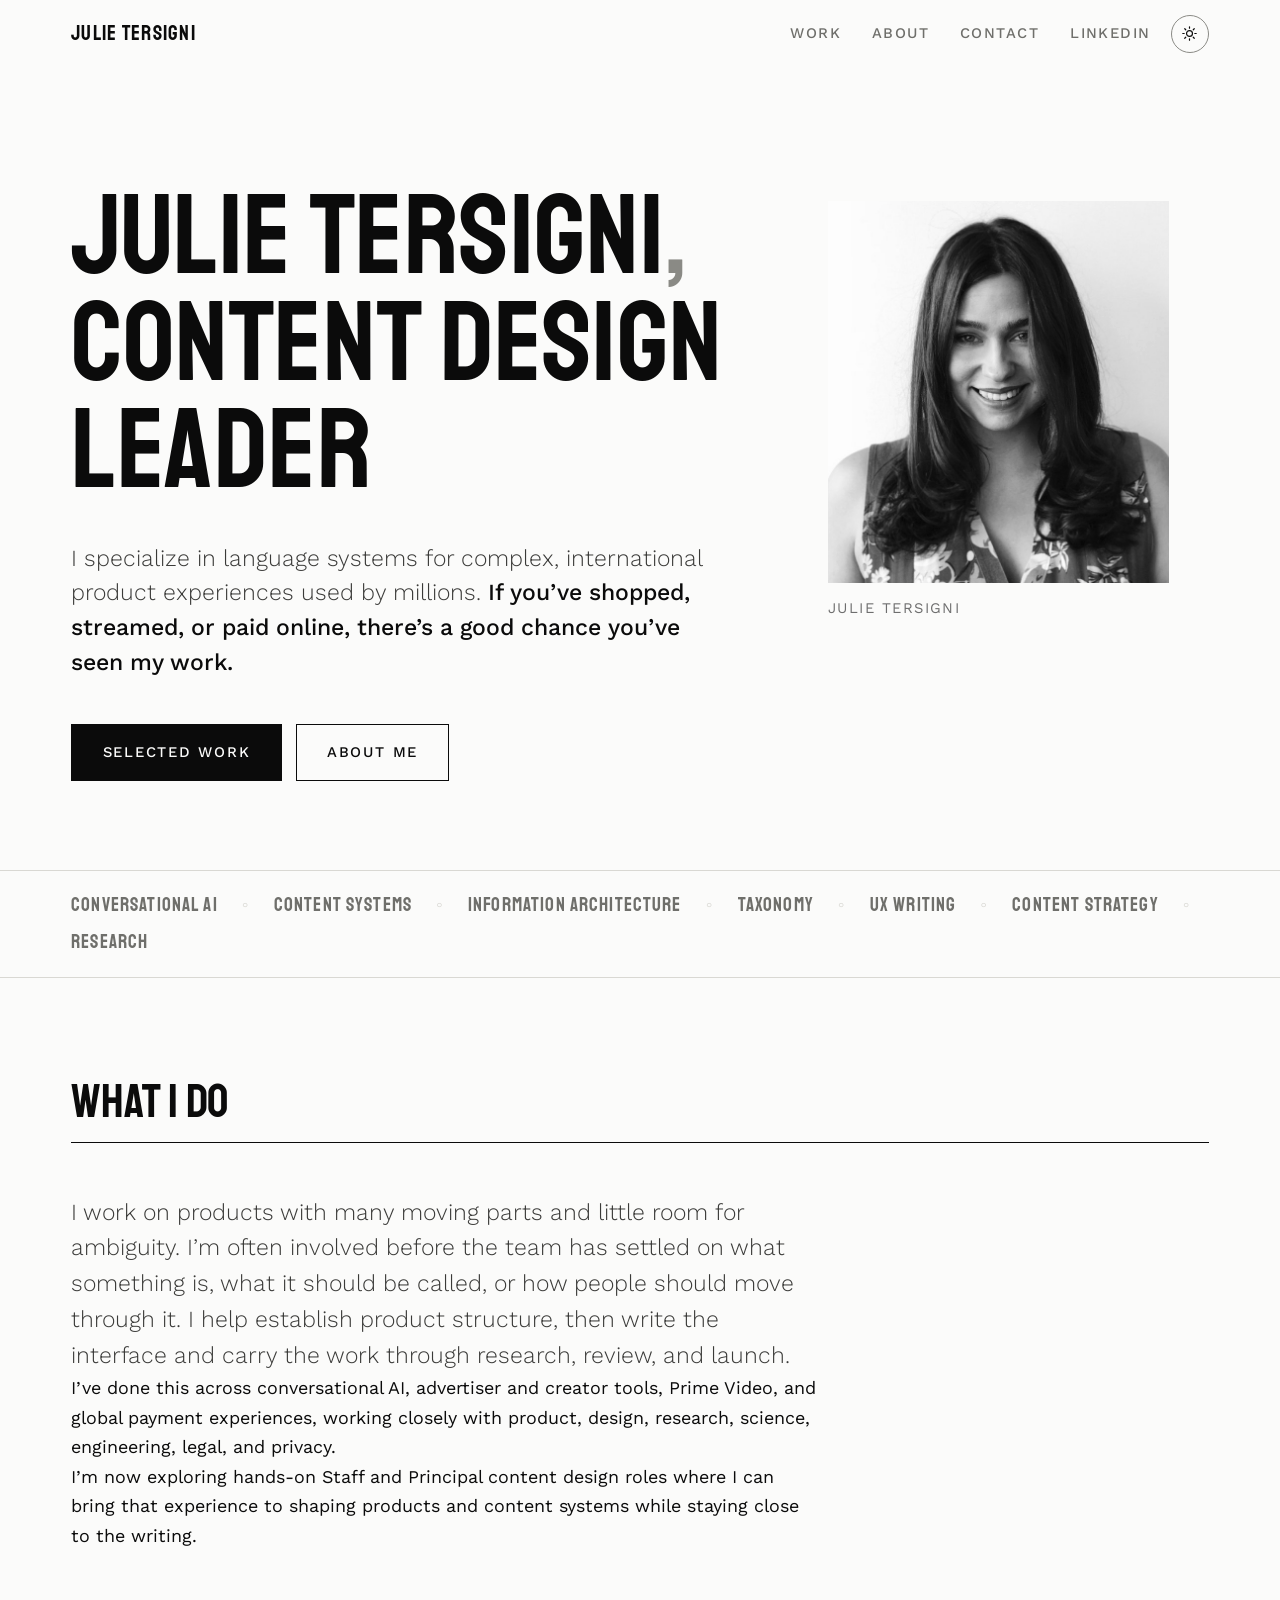
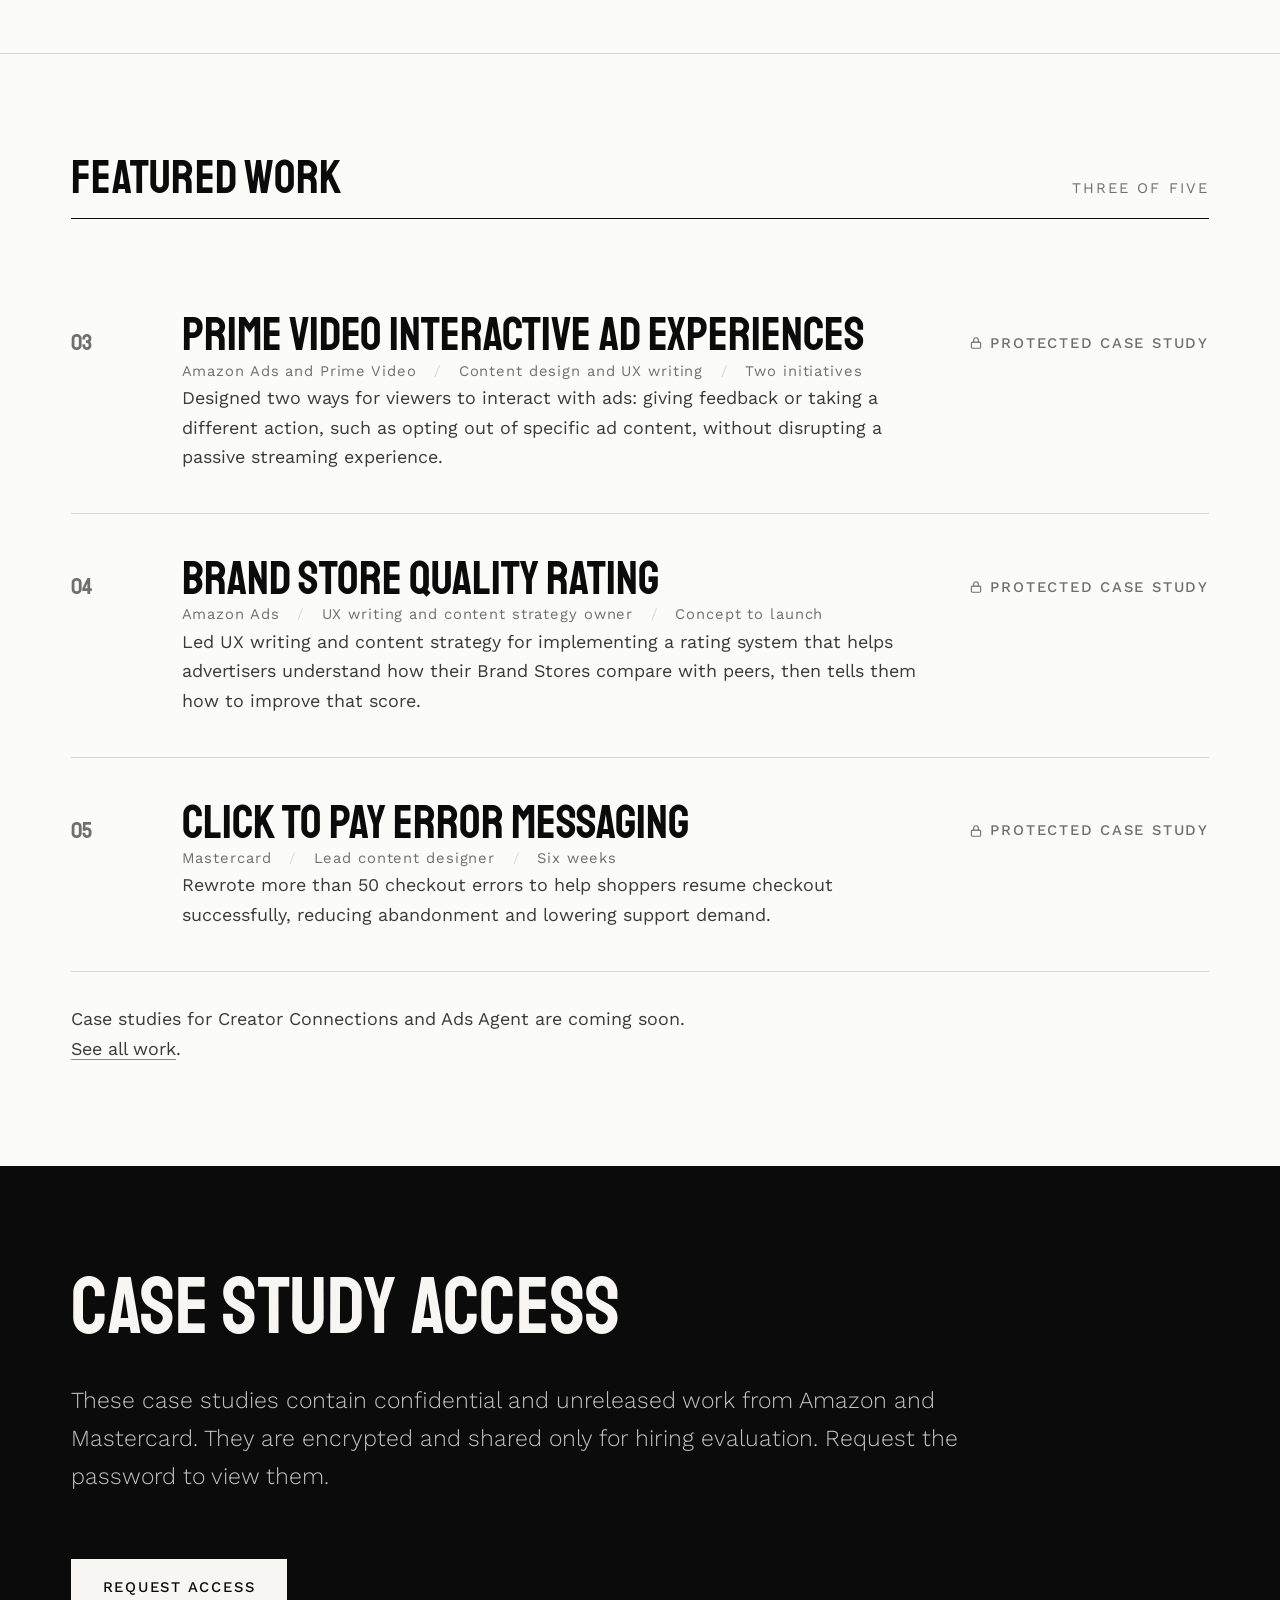
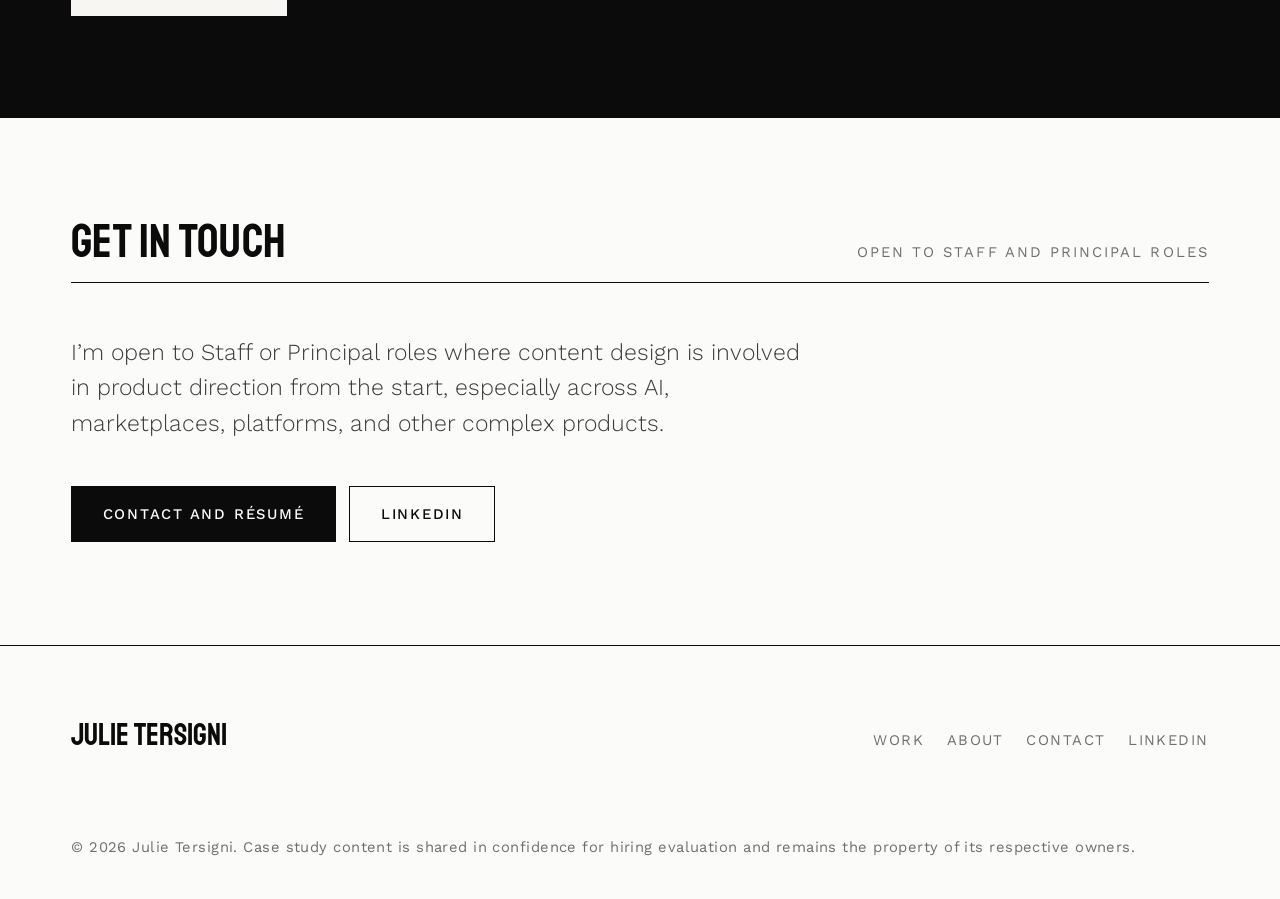
==== commit b552f1bb: "Apply Julie's copy revision; launch with three case studies Client copy spec (JTersigni website copy" ====
--- a/index.html
+++ b/index.html
@@ -5,12 +5,12 @@
 <meta name="viewport" content="width=device-width, initial-scale=1">
 
 <title>Julie Tersigni — Content Design Leader</title>
-<meta name="description" content="Content design leader specializing in language systems for complex, multi-touchpoint product experiences. Selected work from Amazon Ads, Prime Video, and Mastercard.">
+<meta name="description" content="Content design leader specializing in language systems for complex, international product experiences. Selected work from Amazon Ads, Prime Video, and Mastercard.">
 <link rel="canonical" href="https://julietersigni.github.io/">
 
 <meta property="og:type" content="website">
 <meta property="og:title" content="Julie Tersigni — Content Design Leader">
-<meta property="og:description" content="Language systems for complex, multi-touchpoint product experiences. Selected work from Amazon Ads, Prime Video, and Mastercard.">
+<meta property="og:description" content="Language systems for complex, international product experiences. Selected work from Amazon Ads, Prime Video, and Mastercard.">
 <meta property="og:url" content="https://julietersigni.github.io/">
 <meta property="og:image" content="https://julietersigni.github.io/assets/img/julie-tersigni.jpg">
 <meta name="twitter:card" content="summary_large_image">
@@ -22,13 +22,10 @@
 <link href="https://fonts.googleapis.com/css2?family=Staatliches&family=Work+Sans:ital,wght@0,300;0,400;0,500;0,600;1,400&display=swap" rel="stylesheet">
 <link rel="stylesheet" href="main.css">
 <noscript>
-  <!-- Scroll-reveal starts at opacity:0 and is un-hidden by main.js. With no
-       JavaScript that would leave the pages blank, so undo it here. -->
   <style>.reveal { opacity: 1 !important; transform: none !important; }</style>
 </noscript>
 
 <script>
-  /* Set the theme before first paint so there's no flash. */
   (function () {
     try {
       var saved = localStorage.getItem('jt-theme');
@@ -44,7 +41,7 @@
 
 <nav class="site-nav" id="siteNav">
   <div class="nav-inner">
-    <a class="wordmark" href="index.html">Julie Tersigni<span>,</span></a>
+    <a class="wordmark" href="index.html">Julie Tersigni</a>
 
     <button class="nav-toggle" id="navToggle" type="button" aria-label="Menu" aria-expanded="false" aria-controls="navLinks">
       <svg class="icon-menu" viewBox="0 0 24 24" fill="none" stroke="currentColor" stroke-width="1.8" stroke-linecap="round" aria-hidden="true"><path d="M3 6h18M3 12h18M3 18h18"/></svg>
@@ -52,10 +49,10 @@
     </button>
 
     <ul class="nav-links" id="navLinks">
-      <li><a href="index.html" aria-current="page">Home</a></li>
       <li><a href="work.html">Work</a></li>
       <li><a href="about.html">About</a></li>
       <li><a href="contact.html">Contact</a></li>
+      <li><a href="https://www.linkedin.com/in/julietersigni/" rel="noopener">LinkedIn</a></li>
     </ul>
 
     <button class="theme-toggle" id="themeToggle" type="button" aria-label="Switch to dark mode">
@@ -82,10 +79,9 @@
           <h1 class="display hero-name">Julie Tersigni<span class="comma">,</span><br>Content Design Leader</h1>
 
           <p class="hero-lede">
-            Content design leader specializing in language systems for complex,
-            multi-touchpoint product experiences used by millions worldwide.
-            <strong>If you’ve shopped, streamed, or paid online, there’s a good chance
-            you’ve seen my work.</strong>
+            I specialize in language systems for complex, international product experiences
+            used by millions. <strong>If you’ve shopped, streamed, or paid online, there’s a
+            good chance you’ve seen my work.</strong>
           </p>
 
           <div class="hero-actions">
@@ -104,37 +100,46 @@
   </header>
 
   <!-- ==================================================================== -->
-  <!-- DISCIPLINE STRIP                                                     -->
+  <!-- EXPERTISE — static row, each term shown once (no marquee)            -->
   <!-- ==================================================================== -->
   <div class="strip">
-    <div class="strip-track" id="stripTrack">
-      <span>Content design</span>
-      <span>Language systems</span>
-      <span>Information architecture</span>
-      <span>Taxonomy</span>
-      <span>UX writing</span>
-      <span>Content strategy</span>
-      <span>Accessibility</span>
-      <span>Research-informed</span>
-      <span>Regulated environments</span>
+    <div class="container">
+      <ul class="strip-track">
+        <li>Conversational AI</li>
+        <li>Content systems</li>
+        <li>Information architecture</li>
+        <li>Taxonomy</li>
+        <li>UX writing</li>
+        <li>Content strategy</li>
+        <li>Research</li>
+      </ul>
     </div>
   </div>
 
   <!-- ==================================================================== -->
-  <!-- POSITIONING                                                          -->
+  <!-- WHAT I DO                                                            -->
   <!-- ==================================================================== -->
   <section class="section">
     <div class="container">
-      <p class="eyebrow reveal">What I do</p>
+      <div class="section-head reveal">
+        <h2 class="display">What I do</h2>
+      </div>
       <div class="prose reveal">
         <p class="lede">
-          NYC-based UX content designer with a passion for product accessibility and
-          user advocacy.
+          I work on products with many moving parts and little room for ambiguity. I’m often
+          involved before the team has settled on what something is, what it should be
+          called, or how people should move through it. I help establish product structure,
+          then write the interface and carry the work through research, review, and launch.
         </p>
         <p>
-          Known for hands-on, research-informed content design that turns ambiguous
-          inputs into clear decisions in high-stakes, highly regulated environments
-          including Amazon and Mastercard.
+          I’ve done this across conversational AI, advertiser and creator tools, Prime Video,
+          and global payment experiences, working closely with product, design, research,
+          science, engineering, legal, and privacy.
+        </p>
+        <p>
+          I’m now exploring hands-on Staff and Principal content design roles where I can
+          bring that experience to shaping products and content systems while staying close
+          to the writing.
         </p>
       </div>
     </div>
@@ -157,18 +162,19 @@
             <span>
               <span class="work-title">Prime Video interactive ad experiences</span>
               <span class="work-meta">
-                <span>Amazon Ads · Prime Video</span><span class="sep">/</span>
-                <span>Content design · UX writing</span><span class="sep">/</span>
+                <span>Amazon Ads and Prime Video</span><span class="sep">/</span>
+                <span>Content design and UX writing</span><span class="sep">/</span>
                 <span>Two initiatives</span>
               </span>
               <span class="work-blurb">
-                Defining how viewers give feedback on ads, and how they act on them,
-                without ever leaving a lean-back streaming experience.
+                Designed two ways for viewers to interact with ads: giving feedback or taking
+                a different action, such as opting out of specific ad content, without
+                disrupting a passive streaming experience.
               </span>
             </span>
             <span class="work-state">
               <svg viewBox="0 0 24 24" fill="none" stroke="currentColor" stroke-width="1.9" stroke-linecap="round" stroke-linejoin="round" aria-hidden="true"><rect x="4" y="10.5" width="16" height="10.5" rx="2"/><path d="M8 10.5V7a4 4 0 018 0v3.5"/></svg>
-              Protected
+              Protected case study
             </span>
           </a>
         </li>
@@ -180,17 +186,18 @@
               <span class="work-title">Brand Store quality rating</span>
               <span class="work-meta">
                 <span>Amazon Ads</span><span class="sep">/</span>
-                <span>UX writing &amp; content strategy owner</span><span class="sep">/</span>
+                <span>UX writing and content strategy owner</span><span class="sep">/</span>
                 <span>Concept to launch</span>
               </span>
               <span class="work-blurb">
-                Turning shopper dwell time into a quality signal advertisers could
-                understand, trust, and act on.
+                Led UX writing and content strategy for implementing a rating system that
+                helps advertisers understand how their Brand Stores compare with peers, then
+                tells them how to improve that score.
               </span>
             </span>
             <span class="work-state">
               <svg viewBox="0 0 24 24" fill="none" stroke="currentColor" stroke-width="1.9" stroke-linecap="round" stroke-linejoin="round" aria-hidden="true"><rect x="4" y="10.5" width="16" height="10.5" rx="2"/><path d="M8 10.5V7a4 4 0 018 0v3.5"/></svg>
-              Protected
+              Protected case study
             </span>
           </a>
         </li>
@@ -203,89 +210,61 @@
               <span class="work-meta">
                 <span>Mastercard</span><span class="sep">/</span>
                 <span>Lead content designer</span><span class="sep">/</span>
-                <span>6 weeks</span>
+                <span>Six weeks</span>
               </span>
               <span class="work-blurb">
-                Rewriting 50+ checkout errors so shoppers knew what went wrong and
-                what to do next — and measuring what that was worth.
+                Rewrote more than 50 checkout errors to help shoppers resume checkout
+                successfully, reducing abandonment and lowering support demand.
               </span>
             </span>
             <span class="work-state">
               <svg viewBox="0 0 24 24" fill="none" stroke="currentColor" stroke-width="1.9" stroke-linecap="round" stroke-linejoin="round" aria-hidden="true"><rect x="4" y="10.5" width="16" height="10.5" rx="2"/><path d="M8 10.5V7a4 4 0 018 0v3.5"/></svg>
-              Protected
+              Protected case study
             </span>
           </a>
         </li>
       </ul>
 
       <p class="work-blurb reveal" style="margin-top:2rem">
-        Two further case studies — Creator Connections and Ads Agent — are in progress.
+        Case studies for Creator Connections and Ads Agent are coming soon.
         <a class="link" href="work.html">See all work</a>.
       </p>
     </div>
   </section>
 
   <!-- ==================================================================== -->
-  <!-- INVERTED BAND                                                        -->
+  <!-- CASE STUDY ACCESS                                                    -->
   <!-- ==================================================================== -->
   <section class="band">
     <div class="container">
-      <p class="eyebrow">Why the case studies are locked</p>
-      <p class="band-quote display">The work is real, so the protection is too.</p>
+      <h2 class="band-quote display">Case study access</h2>
       <p class="band-note">
-        Each case study contains unreleased and internal product design from Amazon and
-        Mastercard. Rather than hide it behind a script, the content is encrypted — the
-        page ships as ciphertext and is decrypted in your browser once you enter the
-        password. If you’re hiring and don’t have it, just ask.
+        These case studies contain confidential and unreleased work from Amazon and
+        Mastercard. They are encrypted and shared only for hiring evaluation. Request the
+        password to view them.
       </p>
       <a class="btn" href="contact.html">Request access</a>
     </div>
   </section>
 
   <!-- ==================================================================== -->
-  <!-- FEATURED RECOMMENDATION                                              -->
-  <!-- Verbatim excerpt from a public LinkedIn recommendation. Ends on a     -->
-  <!-- complete sentence; the ellipsis marks where the original continues.   -->
-  <!-- ==================================================================== -->
-  <section class="section">
-    <div class="container">
-      <p class="eyebrow reveal">What colleagues say</p>
-
-      <div class="quote quote--featured reveal">
-        <blockquote>
-          <p>Julie brings a remarkable ability to craft user-centric content and articulate
-          a clear conversational brand, consistently grounding decisions in data, insight,
-          and strong design fundamentals. In fast-moving and ambiguous spaces, Julie
-          demonstrates strong strategic thinking and experimental rigor.…</p>
-        </blockquote>
-        <cite>
-          <span class="quote-name">Jimin P.</span>
-          <span class="quote-rel">Product Management, Conversational Gen AI Advertising · worked with Julie on Amazon’s Rufus</span>
-        </cite>
-      </div>
-
-      <p class="quotes-source reveal">
-        <a class="link" href="about.html#recommendations">More recommendations</a>
-      </p>
-    </div>
-  </section>
-
-  <!-- ==================================================================== -->
-  <!-- CONTACT CTA                                                          -->
+  <!-- GET IN TOUCH                                                         -->
   <!-- ==================================================================== -->
   <section class="section">
     <div class="container">
       <div class="section-head reveal">
         <h2 class="display">Get in touch</h2>
-        <span class="count">Open to senior &amp; staff roles</span>
+        <span class="count">Open to Staff and Principal roles</span>
       </div>
       <div class="prose reveal">
         <p class="lede">
-          I’m looking for senior and staff-level content design roles.
+          I’m open to Staff or Principal roles where content design is involved in product
+          direction from the start, especially across AI, marketplaces, platforms, and other
+          complex products.
         </p>
       </div>
       <div class="hero-actions reveal">
-        <a class="btn" href="contact.html">Contact &amp; résumé</a>
+        <a class="btn" href="contact.html">Contact and résumé</a>
         <a class="btn btn--ghost" href="https://www.linkedin.com/in/julietersigni/" rel="noopener">LinkedIn</a>
       </div>
     </div>
--- a/main.css
+++ b/main.css
@@ -404,36 +404,32 @@
 }
 
 /* --------------------------------------------------------------------------
-   6. Marquee strip — the disciplines, set as a rule of caps
+   6. Expertise strip
+   --------------------------------------------------------------------------
+   Was a looping marquee. Julie asked for each term shown once, so it is now a
+   static wrapping row — which also removes the duplicated-list artifact, the
+   reduced-motion exception, and the JS that cloned the track.
    -------------------------------------------------------------------------- */
 .strip {
-  padding: 1.5rem 0;
+  padding: 1.15rem 0;
   border-bottom: 1px solid var(--rule);
-  overflow: hidden;
-}
+}
+
 .strip-track {
   display: flex;
-  gap: 2.5rem;
-  white-space: nowrap;
-  font-family: var(--font-display);
-  font-size: clamp(1.1rem, 2.2vw, 1.7rem);
+  flex-wrap: wrap;
+  align-items: baseline;
+  gap: 0.35rem 1.5rem;
+  list-style: none;
+  font-family: var(--font-display);
+  font-size: clamp(1rem, 1.5vw, 1.35rem);
   letter-spacing: 0.06em;
   text-transform: uppercase;
   color: var(--ink-mute);
-  animation: marquee 42s linear infinite;
-}
-.strip:hover .strip-track { animation-play-state: paused; }
-.strip-track span { display: inline-flex; gap: 2.5rem; }
-.strip-track span::after { content: "◦"; color: var(--rule); }
-@keyframes marquee {
-  from { transform: translateX(0); }
-  /* Half a gap past -50%: the duplicated track has 2N-1 gaps, not 2N, so a bare
-     -50% lands short and the strip visibly snaps back each cycle. */
-  to   { transform: translateX(calc(-50% - 1.25rem)); }
-}
-@media (prefers-reduced-motion: reduce) {
-  .strip-track { animation: none; }
-}
+}
+
+.strip-track li { display: flex; align-items: baseline; gap: 1.5rem; }
+.strip-track li:not(:last-child)::after { content: "\25E6"; color: var(--rule); }
 
 /* --------------------------------------------------------------------------
    7. Section furniture
@@ -478,6 +474,12 @@
   transition: padding-inline 0.3s var(--ease);
 }
 .work-link:hover { padding-inline: 0.75rem; }
+
+/* Coming-soon entries are divs, not links — no hover shift, and the title is
+   not underlined on hover, so nothing implies a destination. */
+.work-link--pending { cursor: default; }
+.work-link--pending:hover { padding-inline: 0; }
+.work-link--pending .work-title { color: var(--ink-soft); }
 .work-link:hover .work-title { text-decoration: underline; text-decoration-thickness: 1px; text-underline-offset: 6px; }
 
 .work-num {
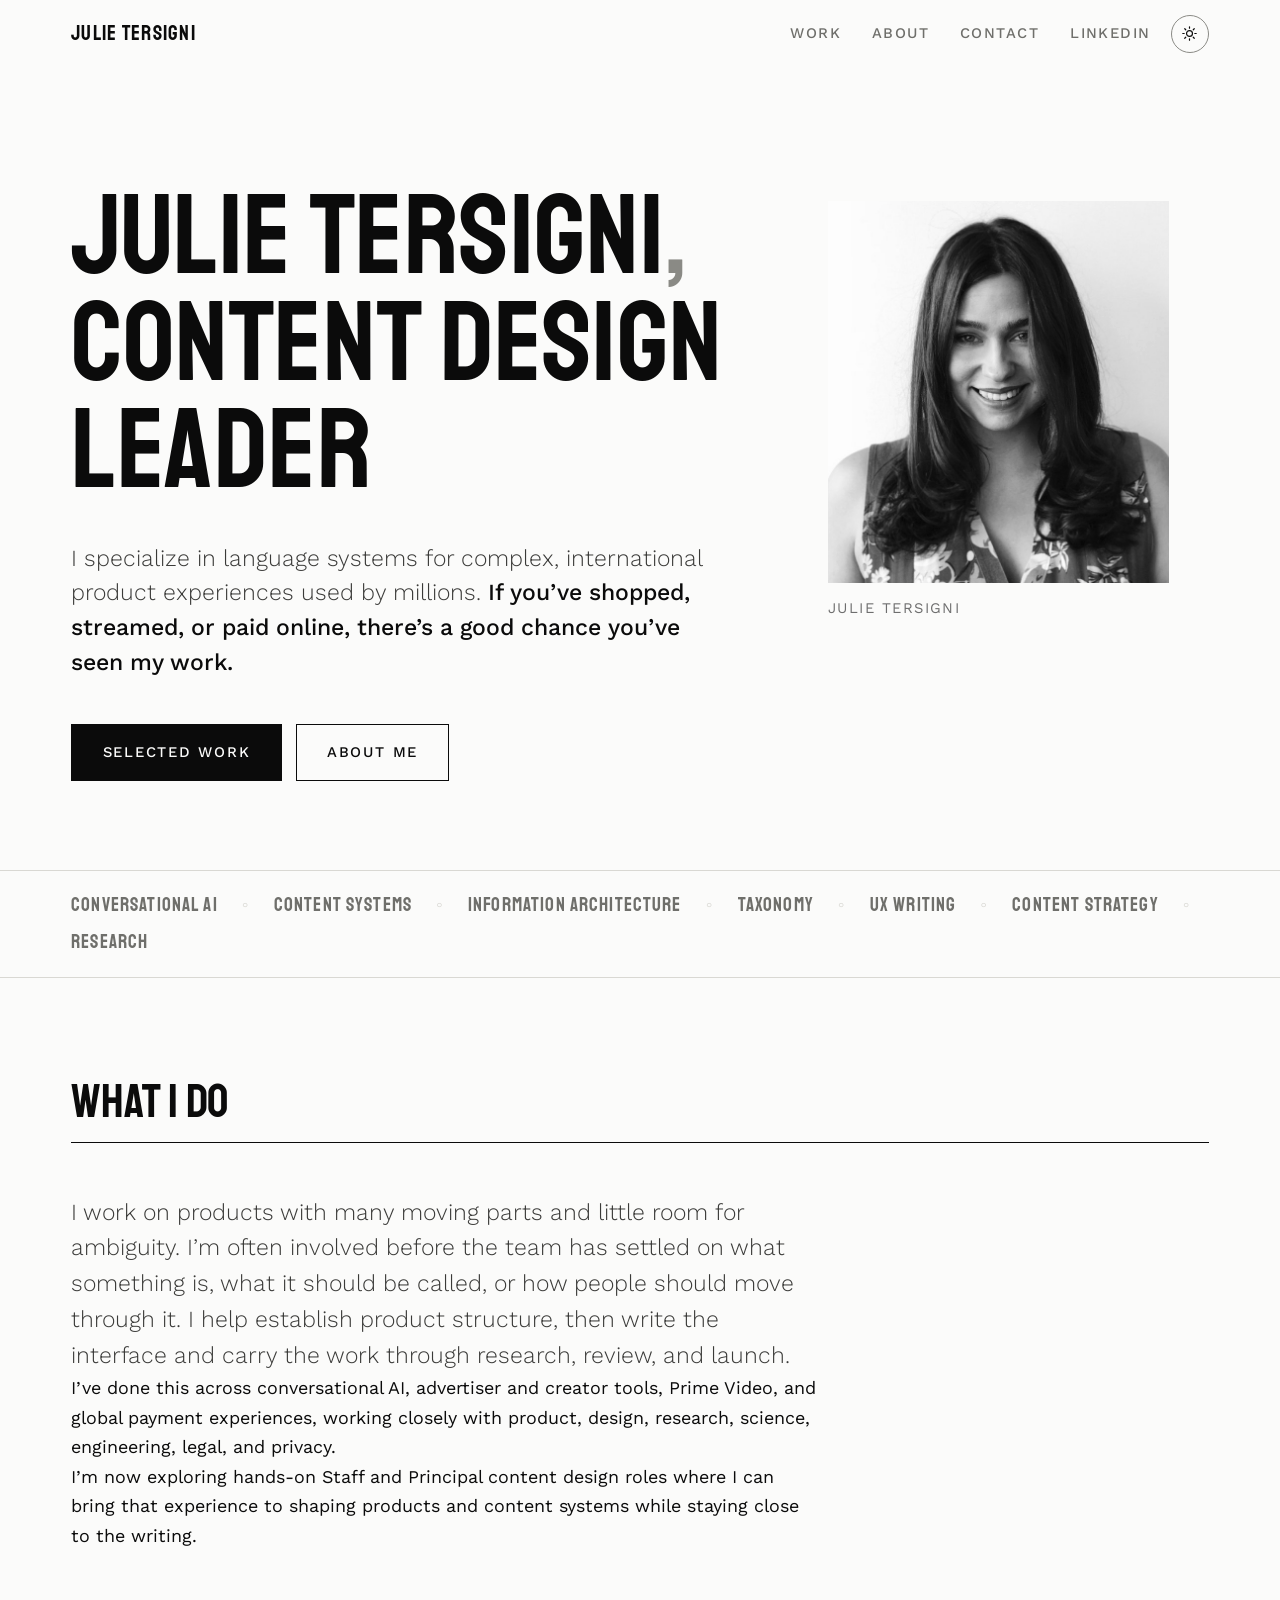
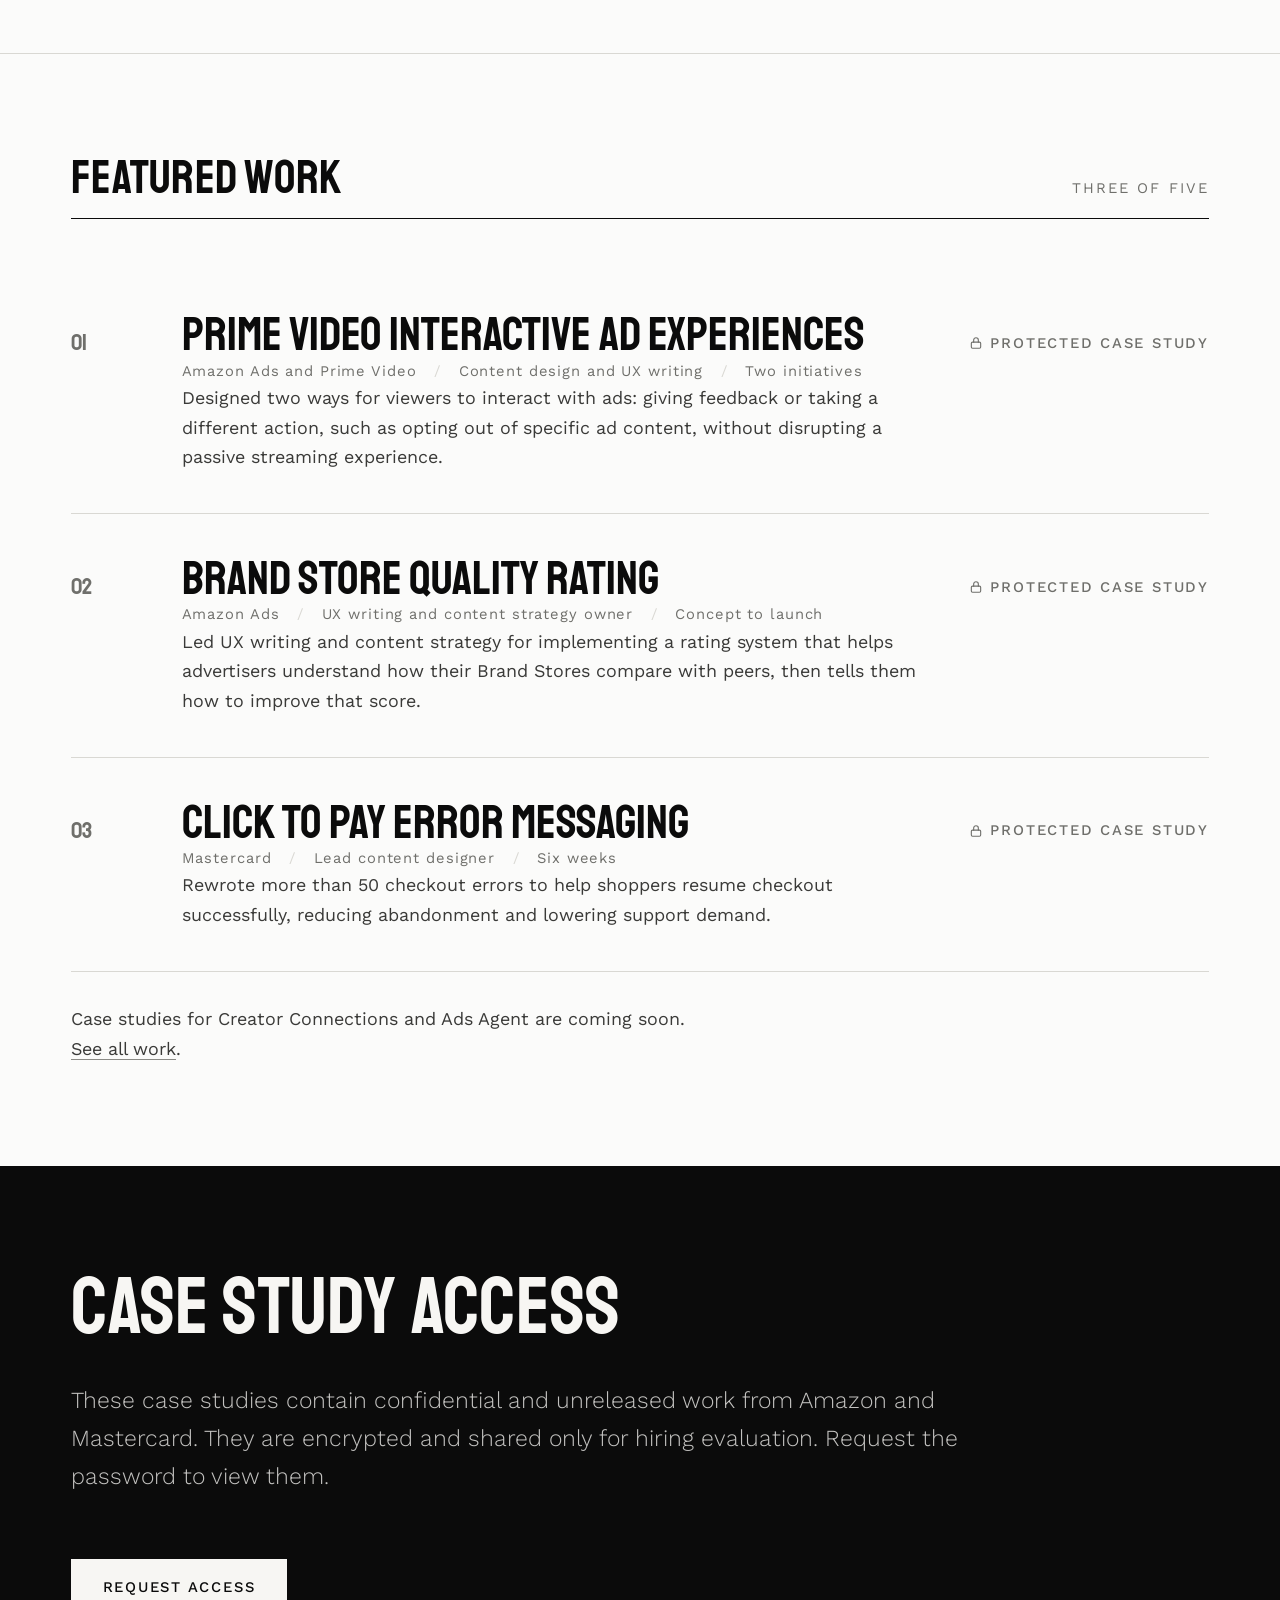
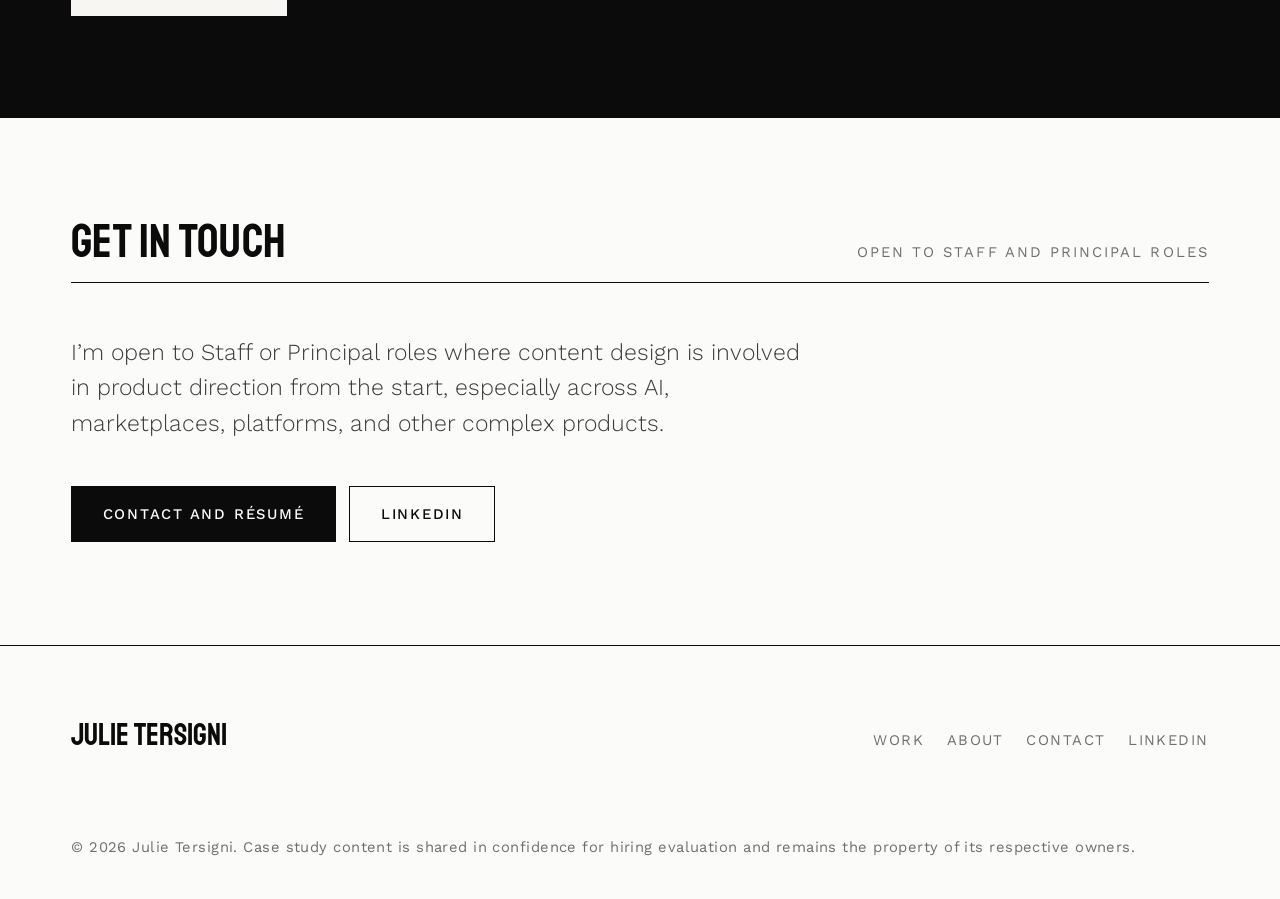
==== commit ee6480a2: "Renumber the live case studies 01-03 Featured work started at 03, which reads as though 01 and 02 ar" ====
--- a/index.html
+++ b/index.html
@@ -158,7 +158,7 @@
       <ul class="work-list">
         <li class="work-row reveal">
           <a class="work-link" href="case-studies/prime-video.html">
-            <span class="work-num">03</span>
+            <span class="work-num">01</span>
             <span>
               <span class="work-title">Prime Video interactive ad experiences</span>
               <span class="work-meta">
@@ -181,7 +181,7 @@
 
         <li class="work-row reveal">
           <a class="work-link" href="case-studies/brand-store-quality.html">
-            <span class="work-num">04</span>
+            <span class="work-num">02</span>
             <span>
               <span class="work-title">Brand Store quality rating</span>
               <span class="work-meta">
@@ -204,7 +204,7 @@
 
         <li class="work-row reveal">
           <a class="work-link" href="case-studies/click-to-pay.html">
-            <span class="work-num">05</span>
+            <span class="work-num">03</span>
             <span>
               <span class="work-title">Click to Pay error messaging</span>
               <span class="work-meta">
--- a/main.css
+++ b/main.css
@@ -471,16 +471,38 @@
   align-items: baseline;
   padding: clamp(1.6rem, 3.5vw, 2.6rem) 0;
   text-decoration: none;
-  transition: padding-inline 0.3s var(--ease);
-}
-.work-link:hover { padding-inline: 0.75rem; }
-
-/* Coming-soon entries are divs, not links — no hover shift, and the title is
-   not underlined on hover, so nothing implies a destination. */
+}
+
+/* The row nudges right on hover, but with transform rather than padding.
+   padding-inline narrowed the title column, and "Prime Video interactive ad
+   experiences" clears one line by only a few pixels — so it re-wrapped, the row
+   grew taller, and everything below jumped. A transform is painted, not laid
+   out: it cannot change where text wraps, however far it moves.
+   Focus gets the same treatment so keyboard users aren't left guessing. */
+.work-link {
+  transition: transform 0.25s var(--ease);
+}
+.work-link:hover,
+.work-link:focus-visible {
+  transform: translateX(0.5rem);
+}
+.work-link:hover .work-title,
+.work-link:focus-visible .work-title {
+  text-decoration: underline;
+  text-decoration-thickness: 1px;
+  text-underline-offset: 6px;
+}
+/* Coming-soon rows aren't links, so they shouldn't move. */
+.work-link--pending:hover { transform: none; }
+
+@media (prefers-reduced-motion: reduce) {
+  .work-link:hover,
+  .work-link:focus-visible { transform: none; }
+}
+
+/* Coming-soon entries are divs, not links, so nothing implies a destination. */
 .work-link--pending { cursor: default; }
-.work-link--pending:hover { padding-inline: 0; }
 .work-link--pending .work-title { color: var(--ink-soft); }
-.work-link:hover .work-title { text-decoration: underline; text-decoration-thickness: 1px; text-underline-offset: 6px; }
 
 .work-num {
   font-family: var(--font-display);
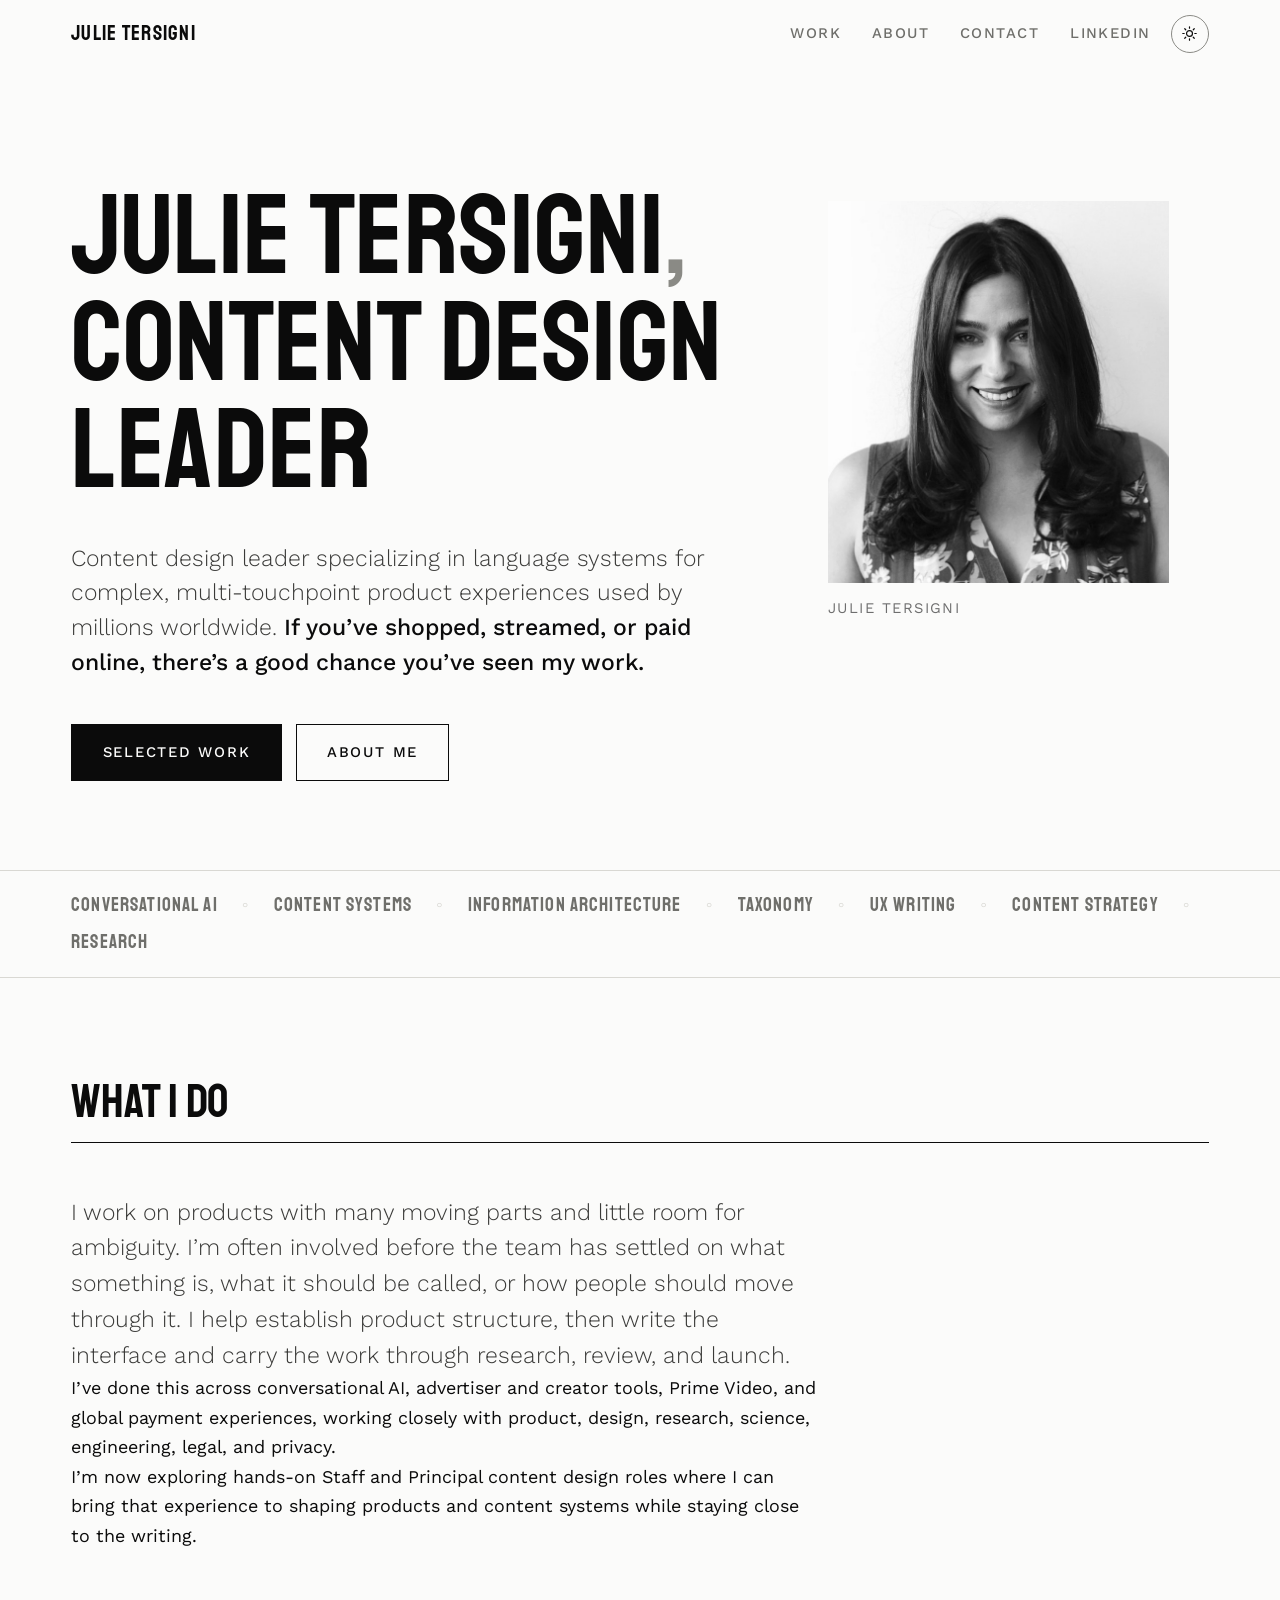
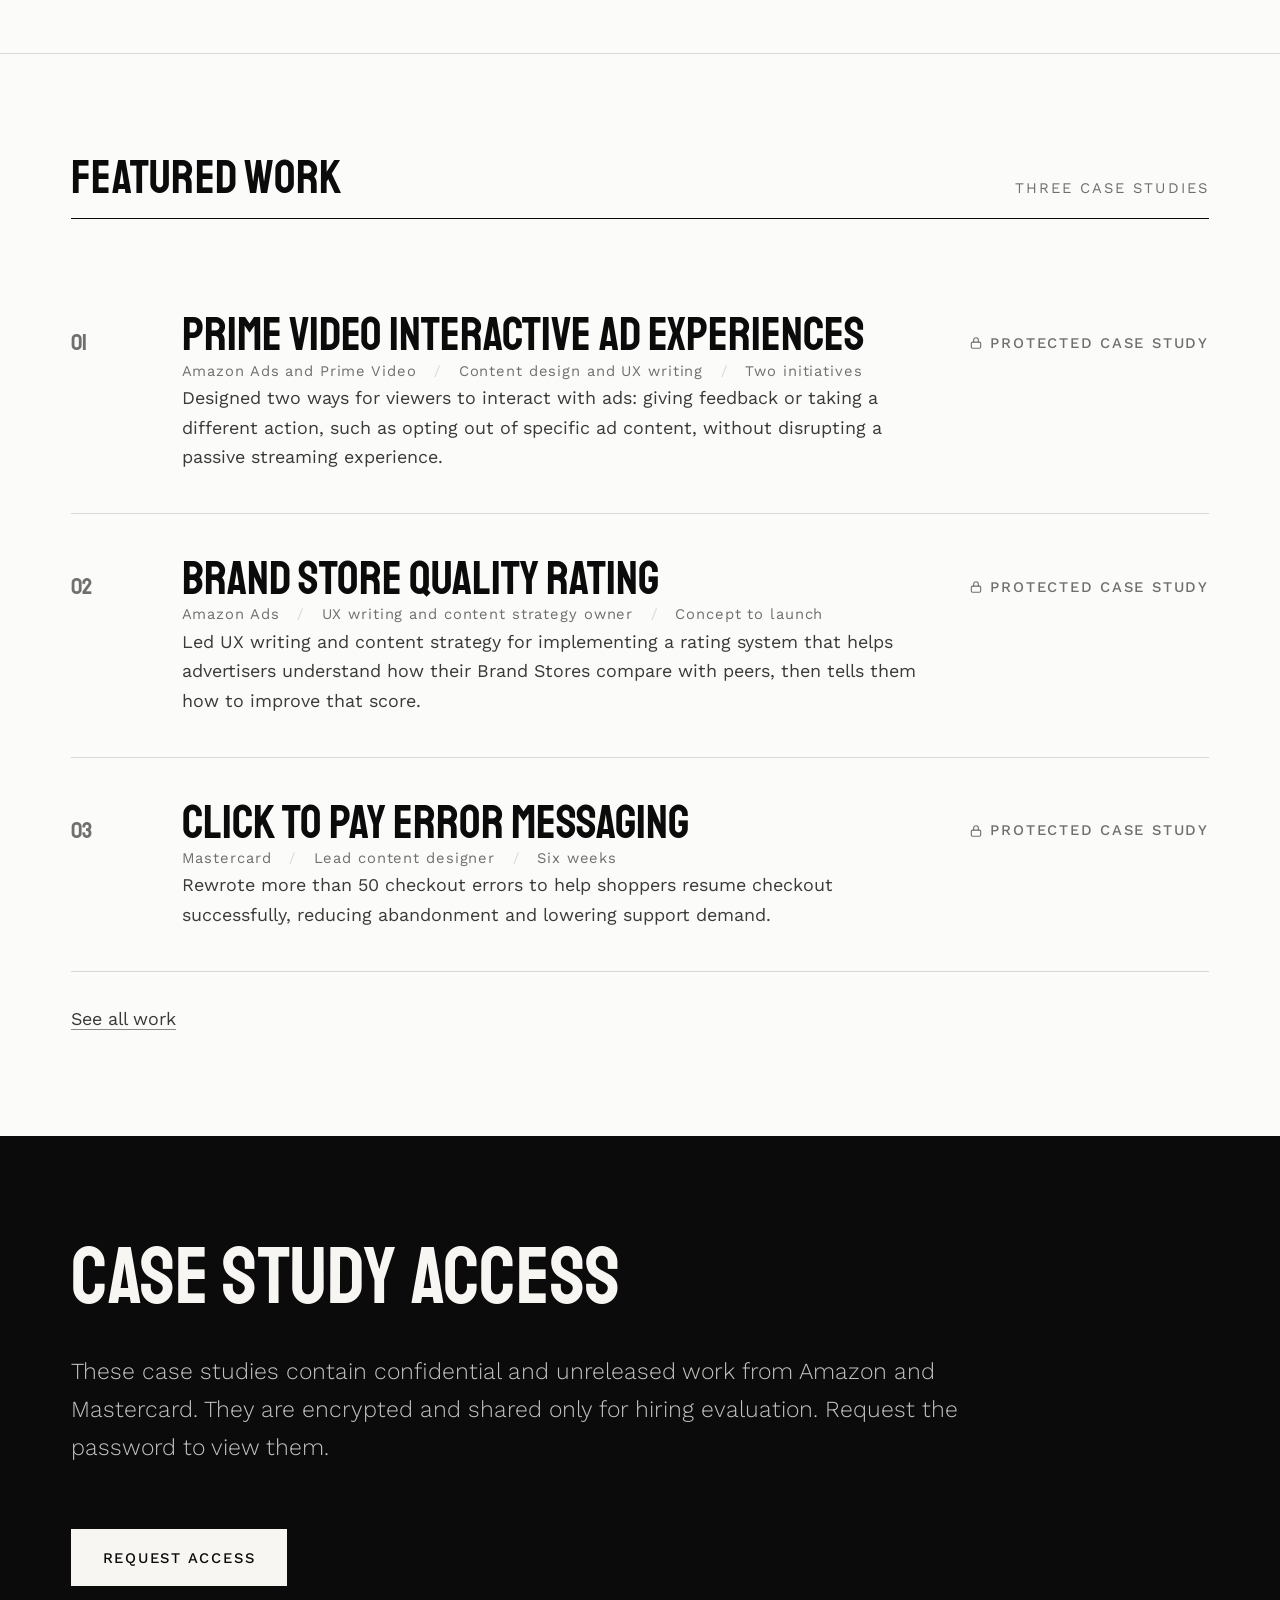
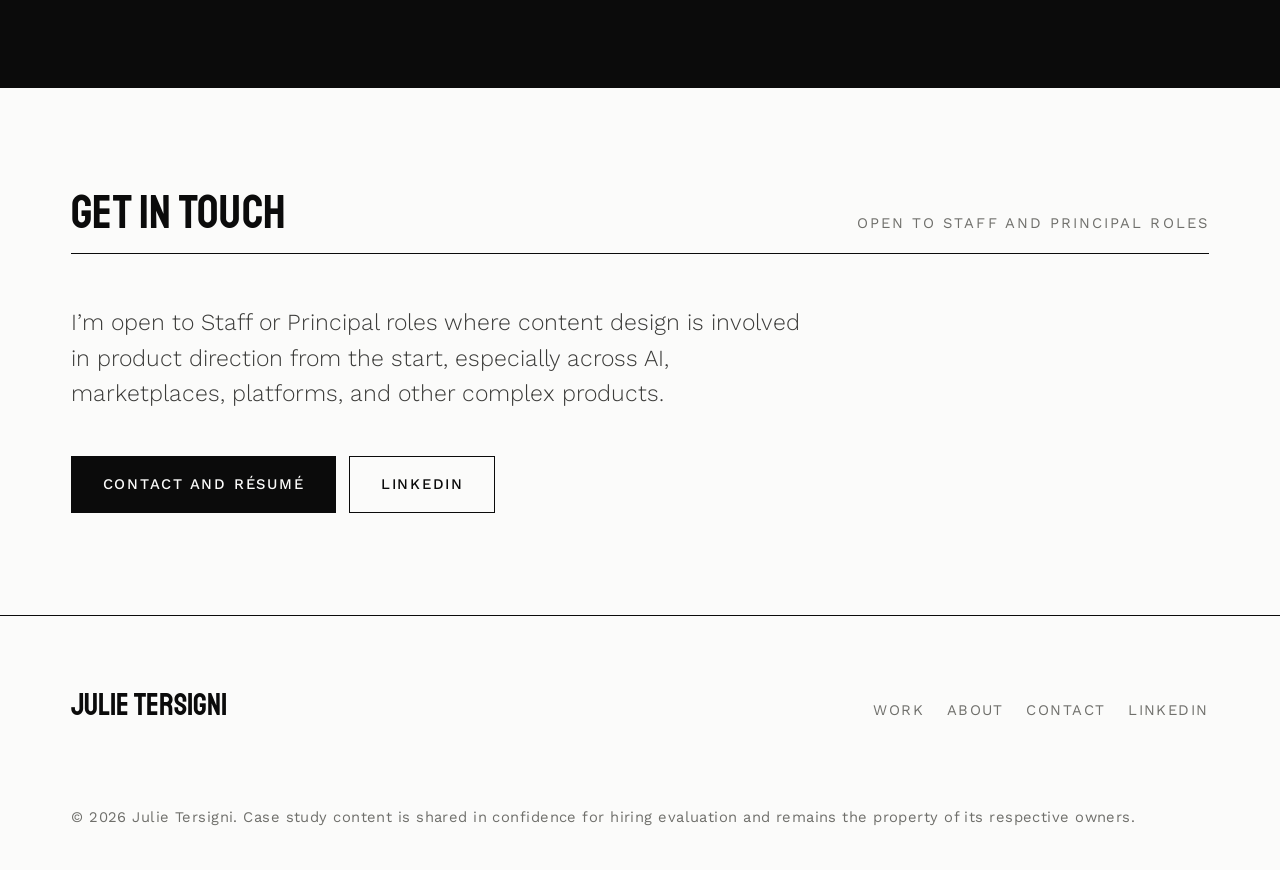
==== commit 398bfd86: "Apply Julie's final punch list Sitewide: Creator Connections and Ads Agent removed entirely from Hom" ====
--- a/index.html
+++ b/index.html
@@ -79,8 +79,8 @@
           <h1 class="display hero-name">Julie Tersigni<span class="comma">,</span><br>Content Design Leader</h1>
 
           <p class="hero-lede">
-            I specialize in language systems for complex, international product experiences
-            used by millions. <strong>If you’ve shopped, streamed, or paid online, there’s a
+            Content design leader specializing in language systems for complex, multi-touchpoint product
+            experiences used by millions worldwide. <strong>If you’ve shopped, streamed, or paid online, there’s a
             good chance you’ve seen my work.</strong>
           </p>
 
@@ -152,7 +152,7 @@
     <div class="container">
       <div class="section-head reveal">
         <h2 class="display">Featured work</h2>
-        <span class="count">Three of five</span>
+        <span class="count">Three case studies</span>
       </div>
 
       <ul class="work-list">
@@ -226,8 +226,7 @@
       </ul>
 
       <p class="work-blurb reveal" style="margin-top:2rem">
-        Case studies for Creator Connections and Ads Agent are coming soon.
-        <a class="link" href="work.html">See all work</a>.
+        <a class="link" href="work.html">See all work</a>
       </p>
     </div>
   </section>
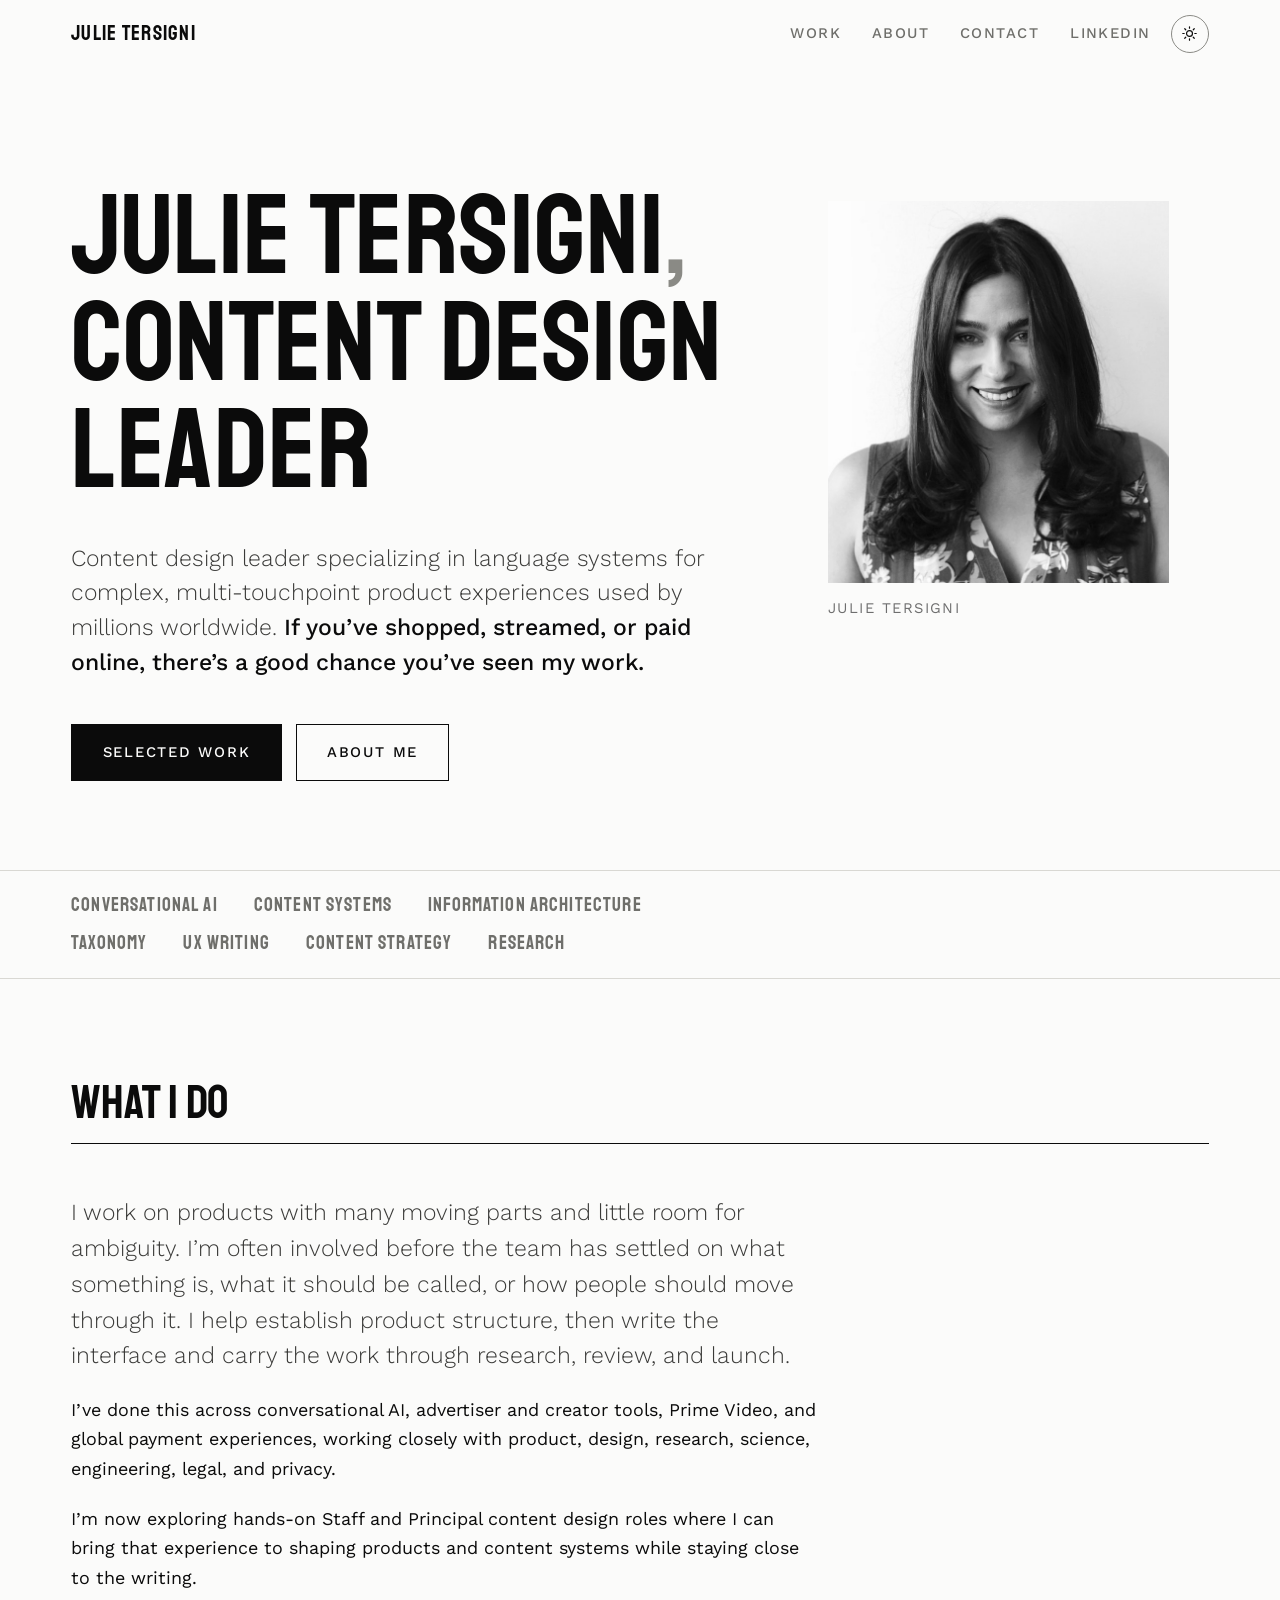
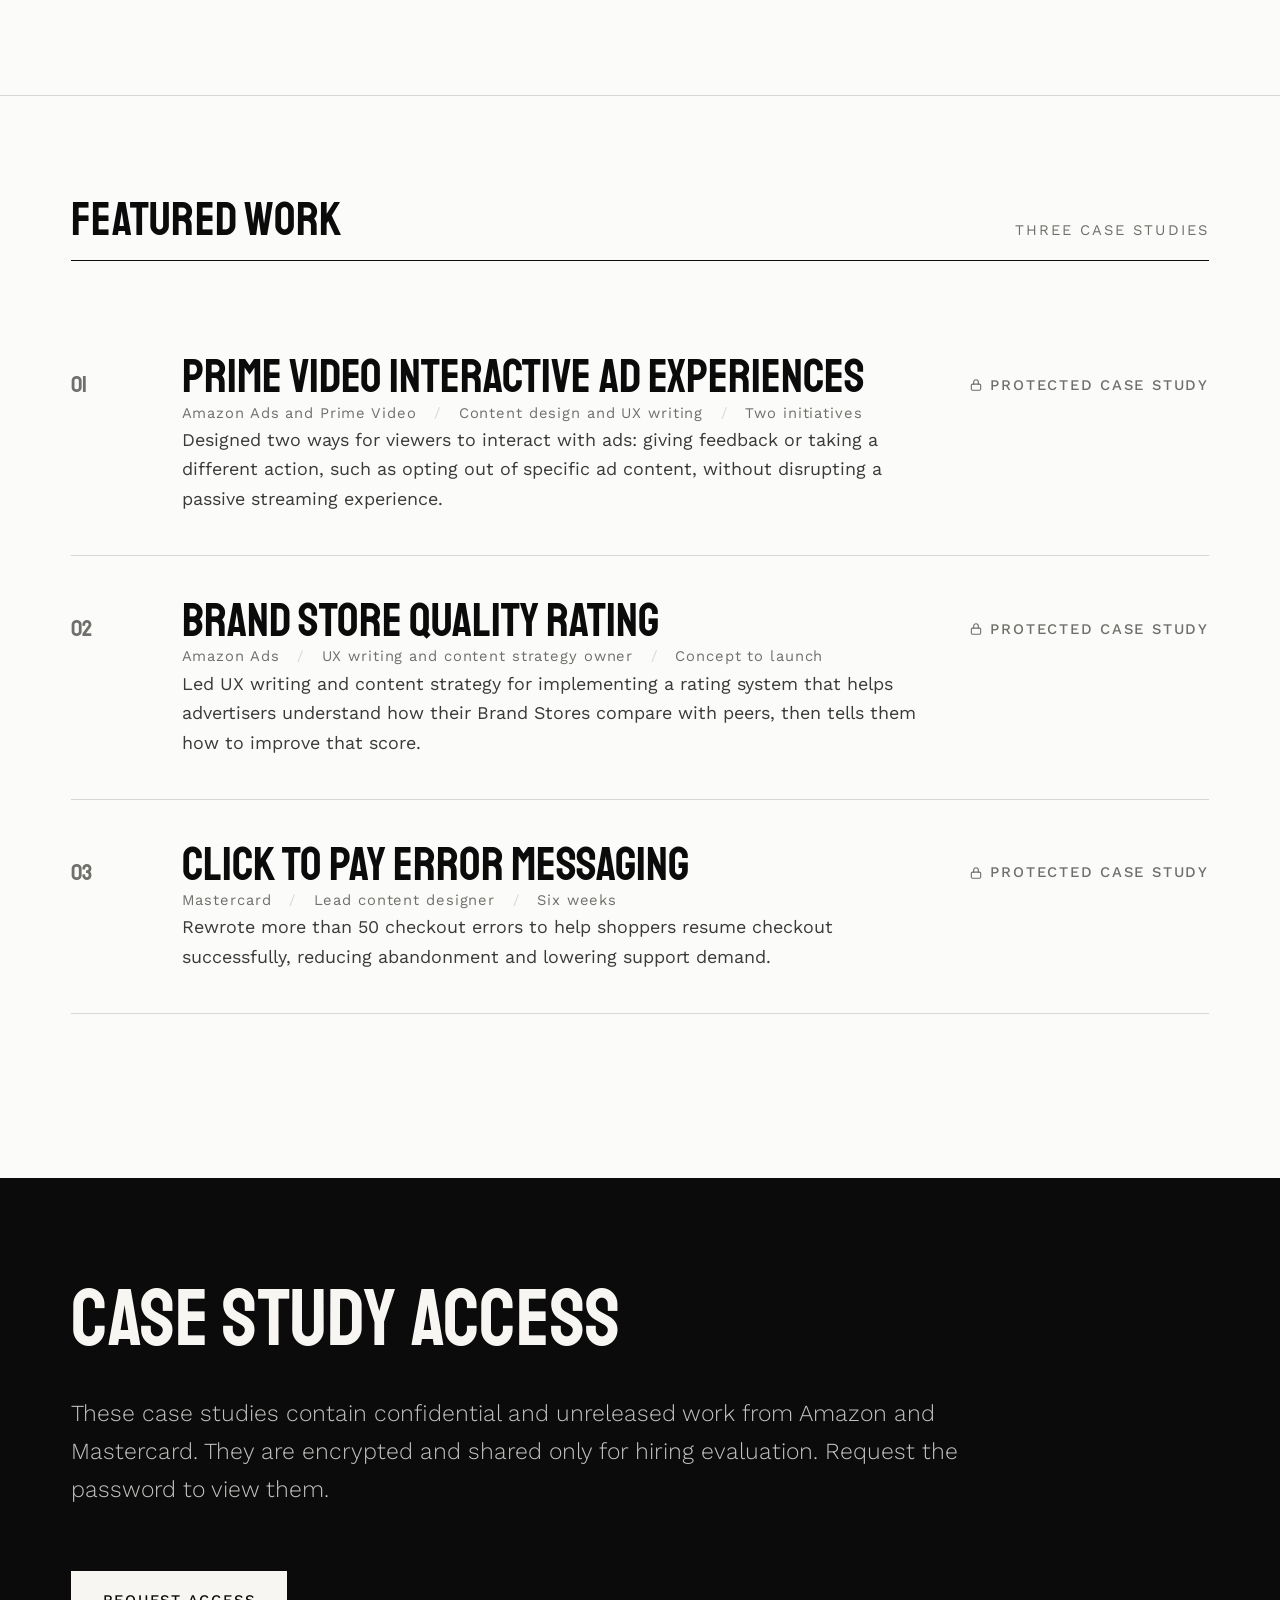
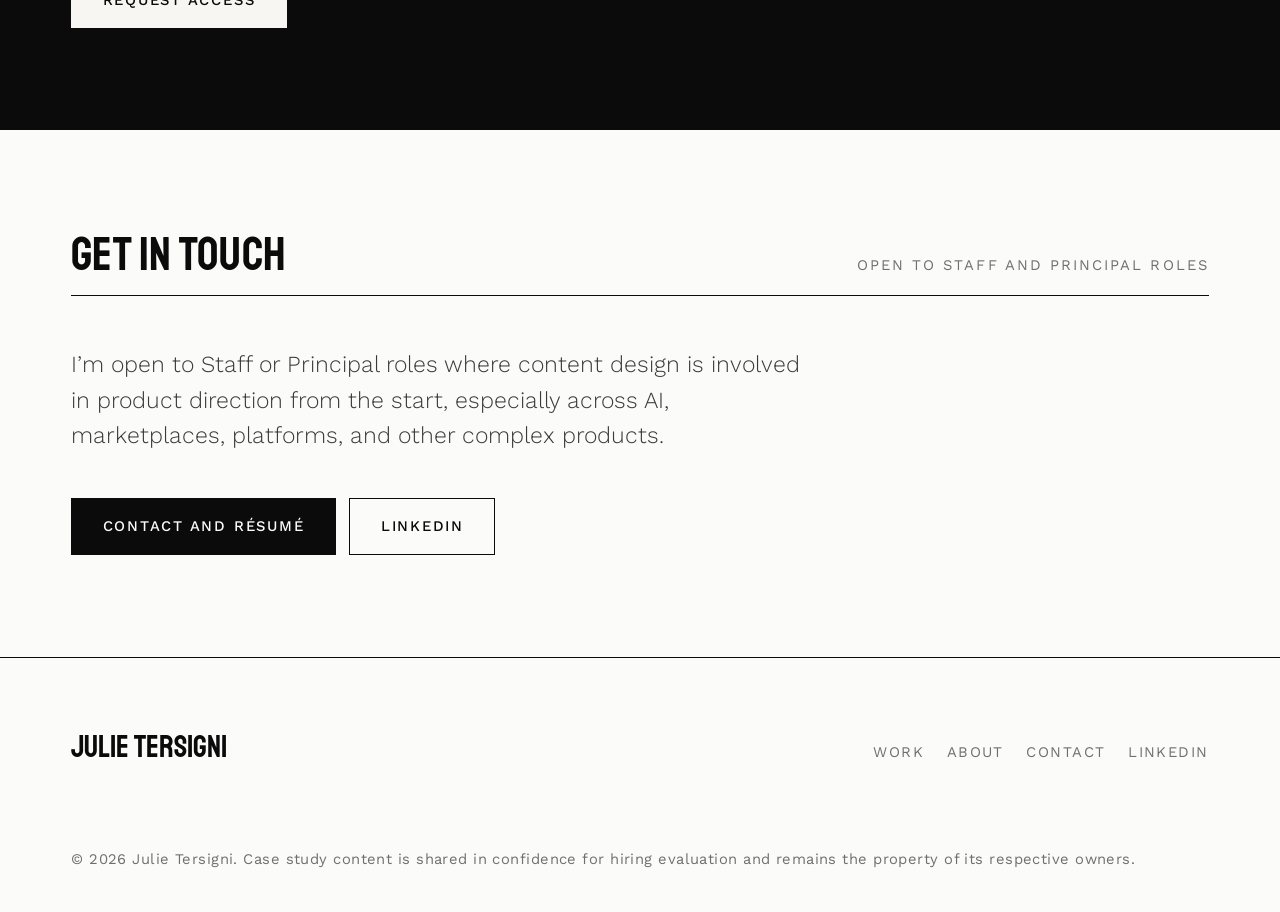
==== commit af8812c8: "Balance the expertise row, and restore the paragraph gaps The seven expertise terms overflow one lin" ====
--- a/index.html
+++ b/index.html
@@ -108,6 +108,11 @@
         <li>Conversational AI</li>
         <li>Content systems</li>
         <li>Information architecture</li>
+        <!-- Julie's expertise row: seven terms overflow one line, stranding the last one
+             alone. This empty item forces the break after the third term, which splits the
+             row 3 + 4 into two lines of near-equal length (the first three terms are the
+             longest). Presentational only — hidden from assistive tech, off on narrow screens. -->
+        <li class="strip-break" aria-hidden="true"></li>
         <li>Taxonomy</li>
         <li>UX writing</li>
         <li>Content strategy</li>
--- a/main.css
+++ b/main.css
@@ -419,7 +419,7 @@
   display: flex;
   flex-wrap: wrap;
   align-items: baseline;
-  gap: 0.35rem 1.5rem;
+  gap: 0.4rem 2.25rem;   /* wider now that no dot separates the terms */
   list-style: none;
   font-family: var(--font-display);
   font-size: clamp(1rem, 1.5vw, 1.35rem);
@@ -428,8 +428,32 @@
   color: var(--ink-mute);
 }
 
-.strip-track li { display: flex; align-items: baseline; gap: 1.5rem; }
-.strip-track li:not(:last-child)::after { content: "\25E6"; color: var(--rule); }
+/* No separator character. The row wraps, and an ::after dot trails whichever item
+   happens to land at the end of a line — which moves with the window width, so it
+   can't be fixed by exempting a particular term. The gap carries the separation. */
+.strip-track li { display: flex; align-items: baseline; }
+
+/* Seven terms are about 100px too wide for one line at every desktop width, so the row
+   wrapped with "Research" stranded on its own. Shrinking the type to fit only holds on the
+   widest windows, so the break is placed deliberately instead: 3 + 4, which lands two lines
+   of near-equal length. Below 46rem there is no room for three terms and the natural wrap
+   takes over. Specificity has to beat `.strip-track li` above, hence the two-class selector. */
+.strip-track .strip-break { display: none; }
+
+@media (min-width: 46rem) {
+  /* The spacer is a flex line of its own, so the 0.4rem row-gap lands twice — once above
+     it and once below — and the two term lines would sit twice as far apart as a natural
+     wrap. Halve the row gap while the spacer is doing the wrapping. Above this breakpoint
+     three terms always fit on one line, so these are the only two lines. */
+  .strip-track { row-gap: 0.2rem; }
+
+  .strip-track .strip-break {
+    display: block;
+    flex-basis: 100%;
+    height: 0;
+    margin: 0;
+  }
+}
 
 /* --------------------------------------------------------------------------
    7. Section furniture
@@ -611,8 +635,12 @@
    11. Prose — About page and long-form public copy
    -------------------------------------------------------------------------- */
 .prose { max-width: var(--measure); }
+/* Reset the browser's margins, then reinstate the spacing between siblings. The reset is
+   wrapped in :where() so it carries no specificity: as a plain `.prose p` (0,1,1) it
+   out-ranked the flow rule below (0,1,0) and silently collapsed every paragraph gap, which
+   ran the lede straight into the next paragraph. */
+.prose :where(p, ul, ol, dl, figure, blockquote) { margin: 0; }
 .prose > * + * { margin-top: 1.15em; }
-.prose p { margin: 0; }
 .prose h2 {
   margin-top: 2.4em;
   font-size: var(--step-2);
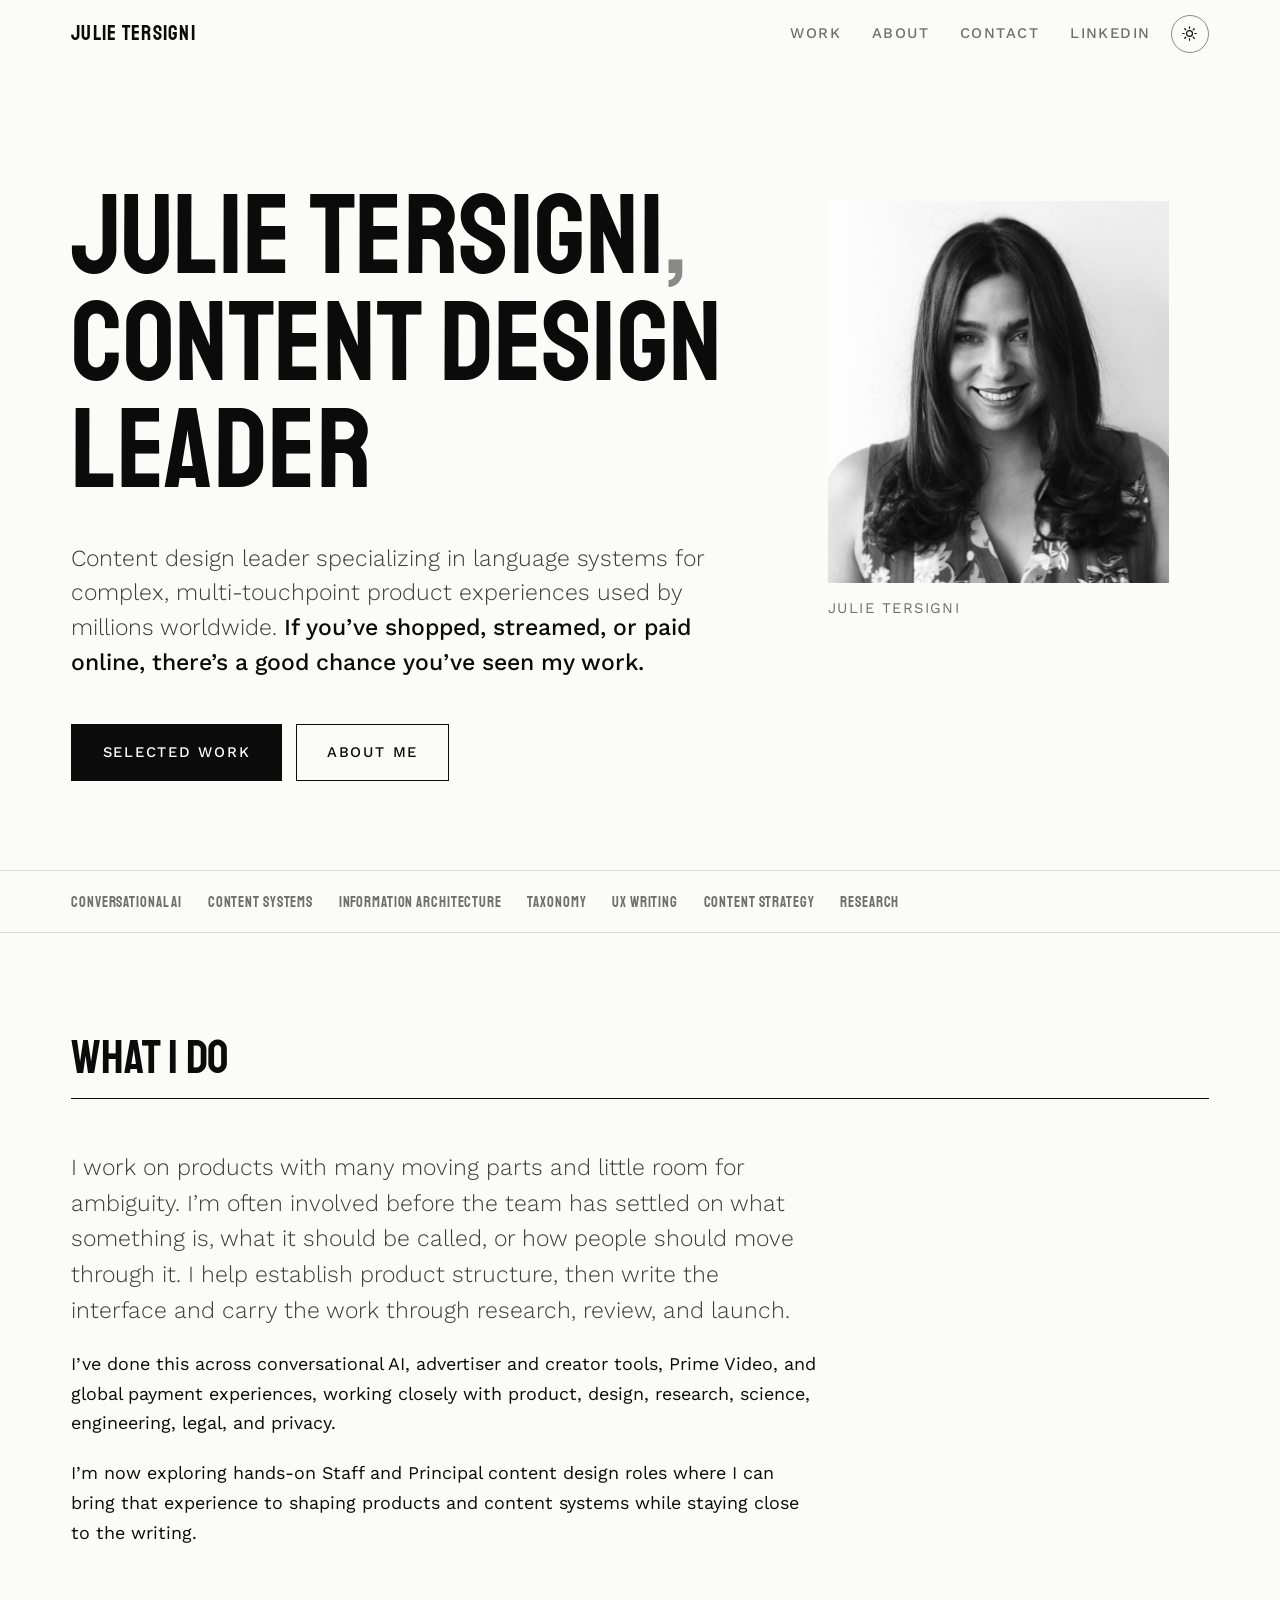
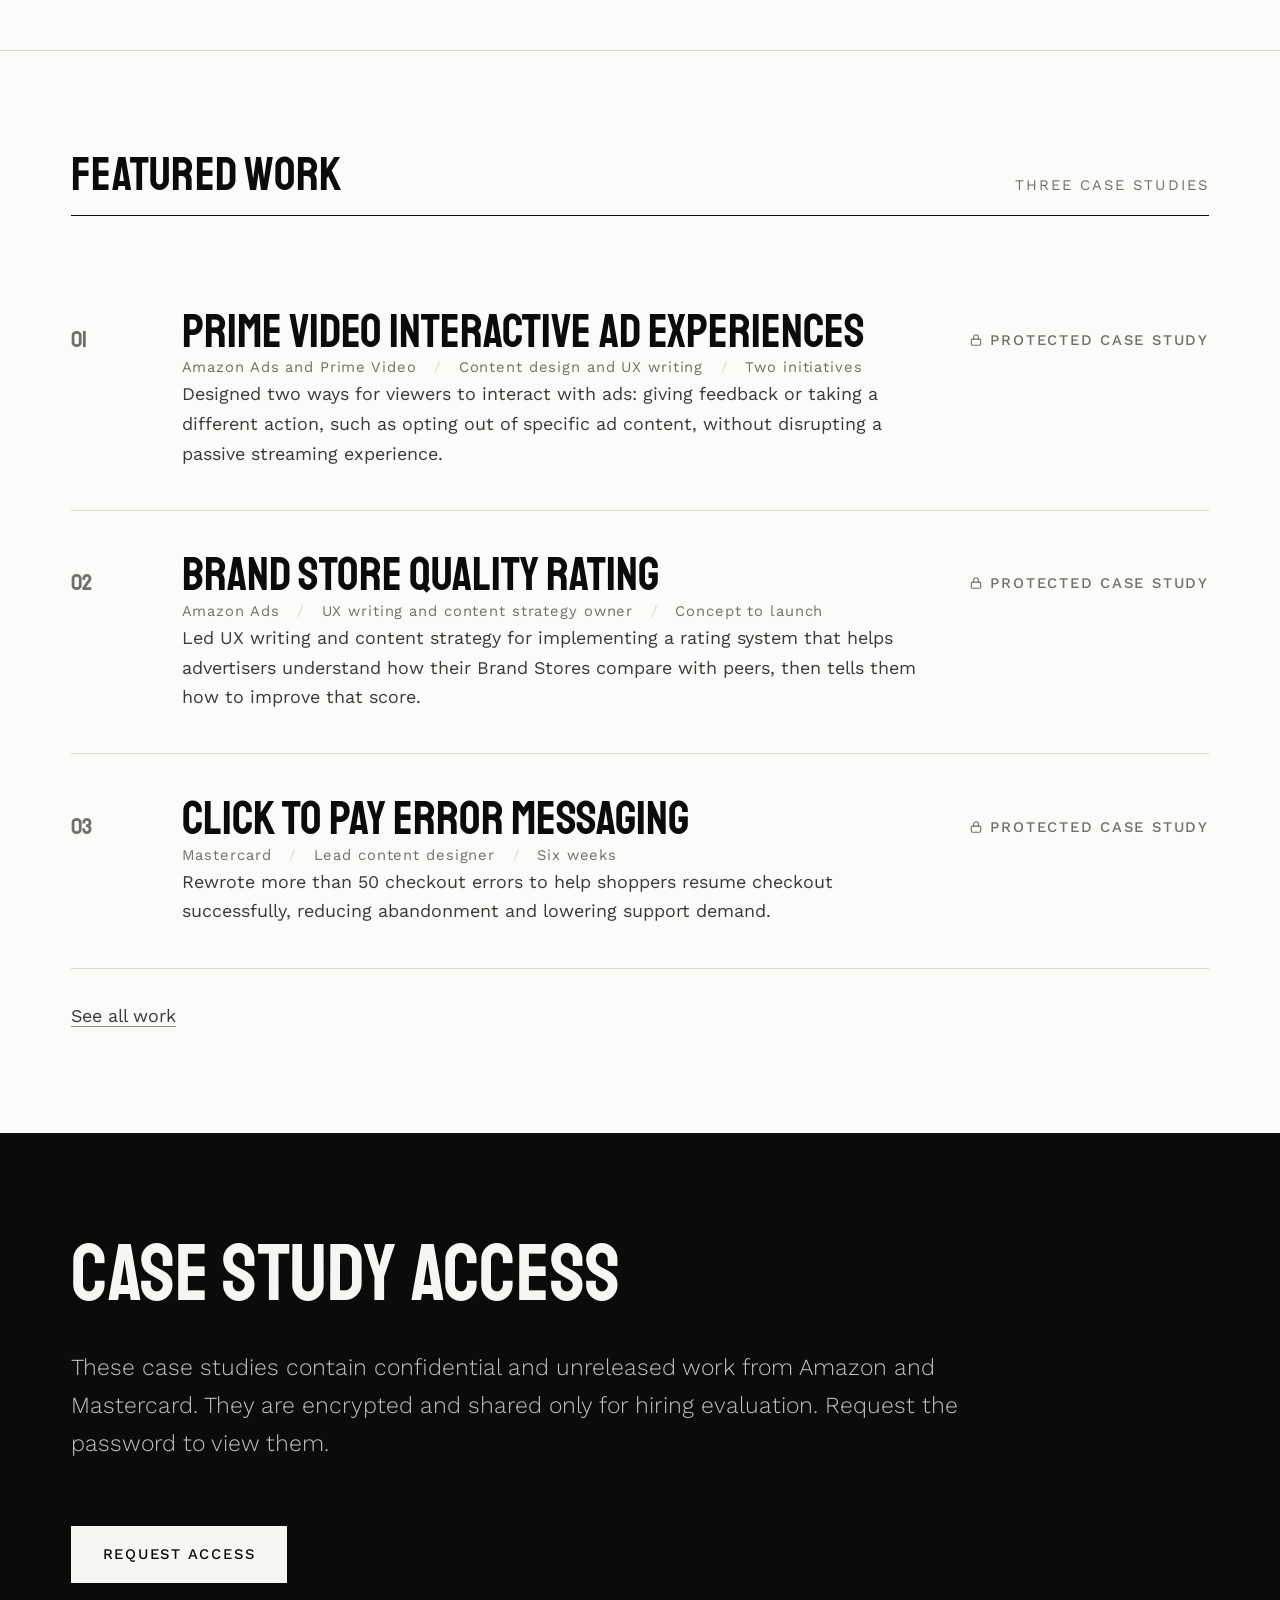
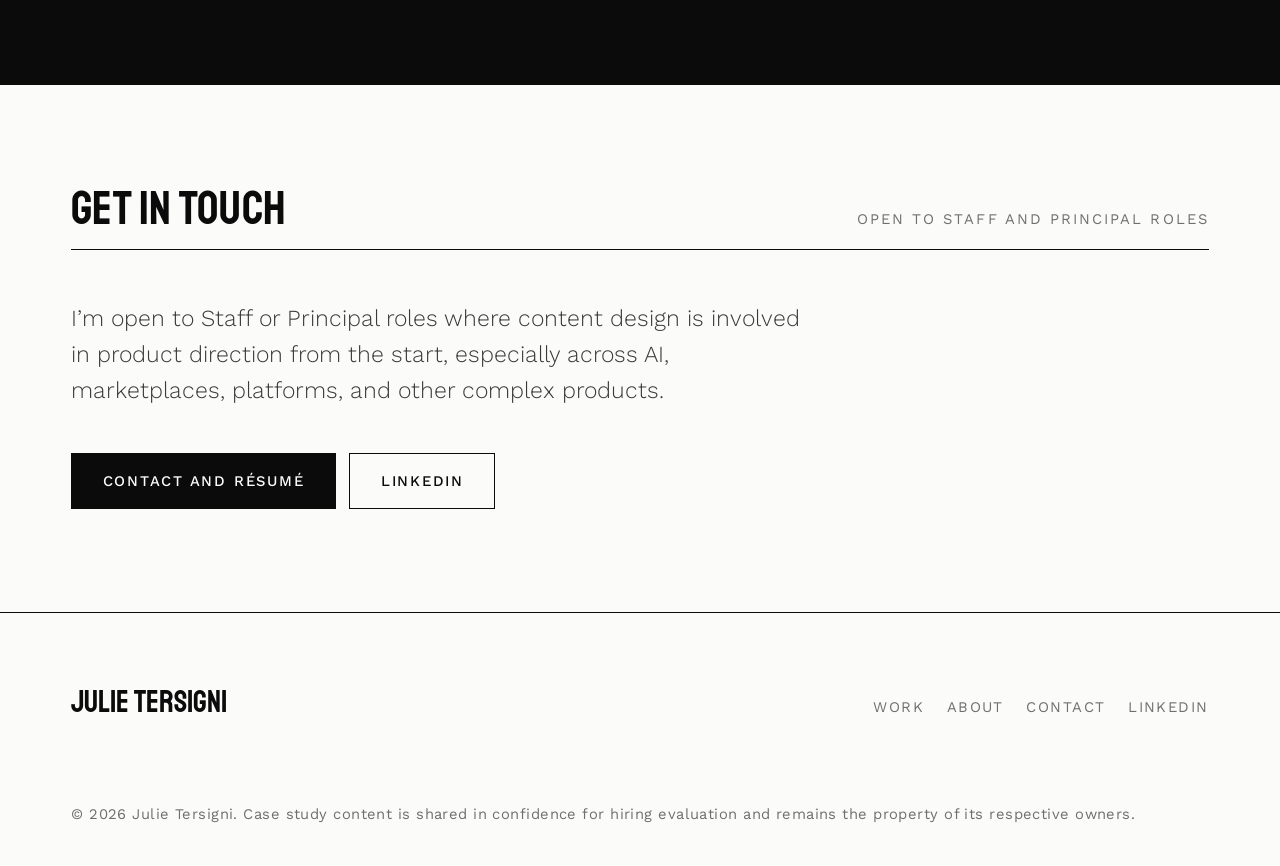
==== commit 096e7afd: "Fit the expertise row on one line Julie preferred one line over the balanced 3 + 4 split, so the row" ====
--- a/index.html
+++ b/index.html
@@ -108,10 +108,10 @@
         <li>Conversational AI</li>
         <li>Content systems</li>
         <li>Information architecture</li>
-        <!-- Julie's expertise row: seven terms overflow one line, stranding the last one
-             alone. This empty item forces the break after the third term, which splits the
-             row 3 + 4 into two lines of near-equal length (the first three terms are the
-             longest). Presentational only — hidden from assistive tech, off on narrow screens. -->
+        <!-- All seven terms sit on one line on desktop. Between 40rem and 64rem they can't,
+             and the natural wrap strands "Research" alone, so in that band only this spacer
+             forces the break after the third term for a 3 + 4 split. See main.css §6.
+             Presentational only — hidden from assistive tech. -->
         <li class="strip-break" aria-hidden="true"></li>
         <li>Taxonomy</li>
         <li>UX writing</li>
--- a/main.css
+++ b/main.css
@@ -419,10 +419,16 @@
   display: flex;
   flex-wrap: wrap;
   align-items: baseline;
-  gap: 0.4rem 2.25rem;   /* wider now that no dot separates the terms */
+  /* Sized so all seven terms sit on one line, which is what Julie asked for. The binding
+     case is a wide window: the container stops growing at 1240px while a vw-based font
+     keeps growing, so the widest screen is the tightest fit, not the roomiest. At the cap
+     the row needs ~1020px of the ~1112px available — about 9% headroom, held across every
+     width down to the 64rem breakpoint below. The old 1.35rem/2.25rem pair needed ~1216px
+     and could not fit at any desktop width. */
+  gap: 0.4rem 1.6rem;
   list-style: none;
   font-family: var(--font-display);
-  font-size: clamp(1rem, 1.5vw, 1.35rem);
+  font-size: clamp(0.92rem, 1.1vw, 1.15rem);
   letter-spacing: 0.06em;
   text-transform: uppercase;
   color: var(--ink-mute);
@@ -433,18 +439,19 @@
    can't be fixed by exempting a particular term. The gap carries the separation. */
 .strip-track li { display: flex; align-items: baseline; }
 
-/* Seven terms are about 100px too wide for one line at every desktop width, so the row
-   wrapped with "Research" stranded on its own. Shrinking the type to fit only holds on the
-   widest windows, so the break is placed deliberately instead: 3 + 4, which lands two lines
-   of near-equal length. Below 46rem there is no room for three terms and the natural wrap
-   takes over. Specificity has to beat `.strip-track li` above, hence the two-class selector. */
+/* Below 64rem one line is physically impossible — the seven terms are wider than the
+   viewport even at the minimum font size — and the natural wrap strands "Research" alone
+   on line two. So in that band only, this spacer forces the break after the third term,
+   splitting the row 3 + 4 into two lines of near-equal length. Narrower than 40rem, three
+   terms no longer fit either and the natural wrap does a better job unaided.
+   Specificity has to beat `.strip-track li` above, hence the two-class selector. */
 .strip-track .strip-break { display: none; }
 
-@media (min-width: 46rem) {
+@media (min-width: 40rem) and (max-width: 63.999rem) {
   /* The spacer is a flex line of its own, so the 0.4rem row-gap lands twice — once above
      it and once below — and the two term lines would sit twice as far apart as a natural
-     wrap. Halve the row gap while the spacer is doing the wrapping. Above this breakpoint
-     three terms always fit on one line, so these are the only two lines. */
+     wrap. Halve the row gap while the spacer is doing the wrapping. In this band those are
+     provably the only two lines: three terms fit, and so do the remaining four. */
   .strip-track { row-gap: 0.2rem; }
 
   .strip-track .strip-break {
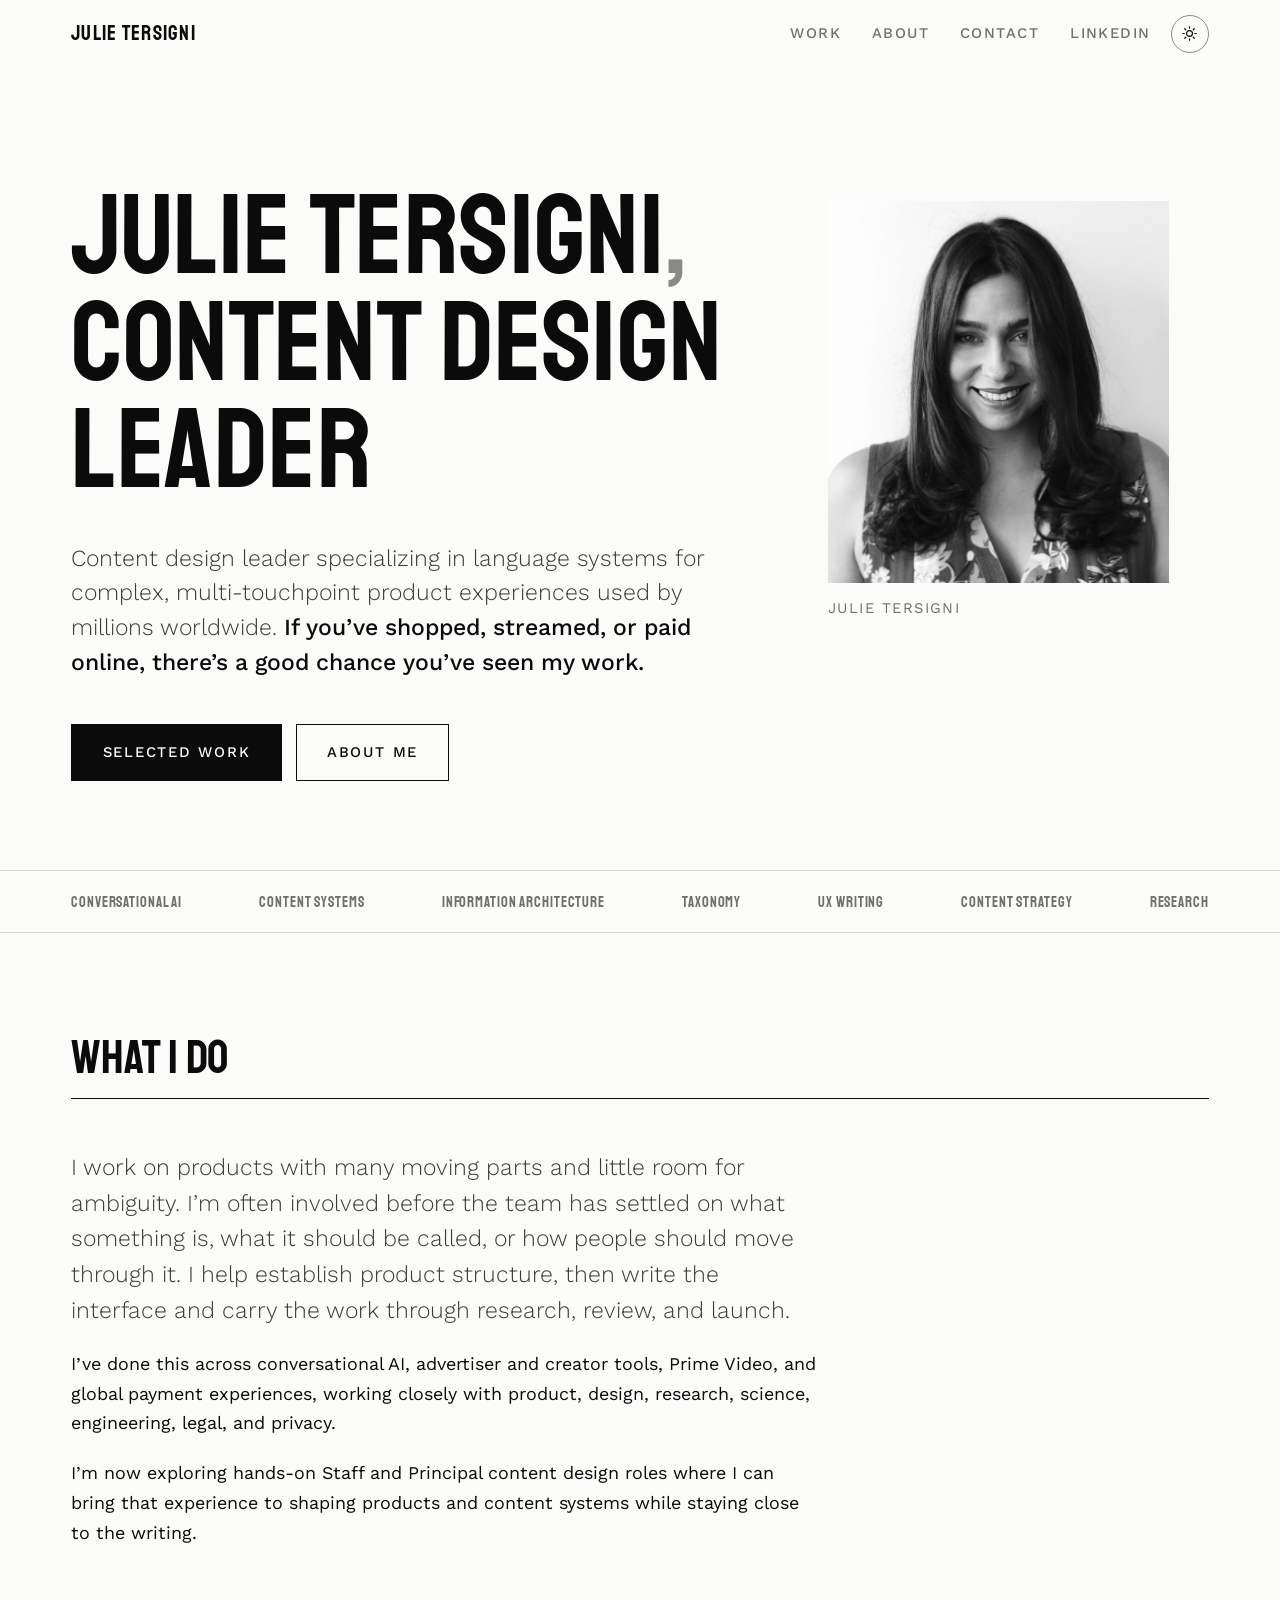
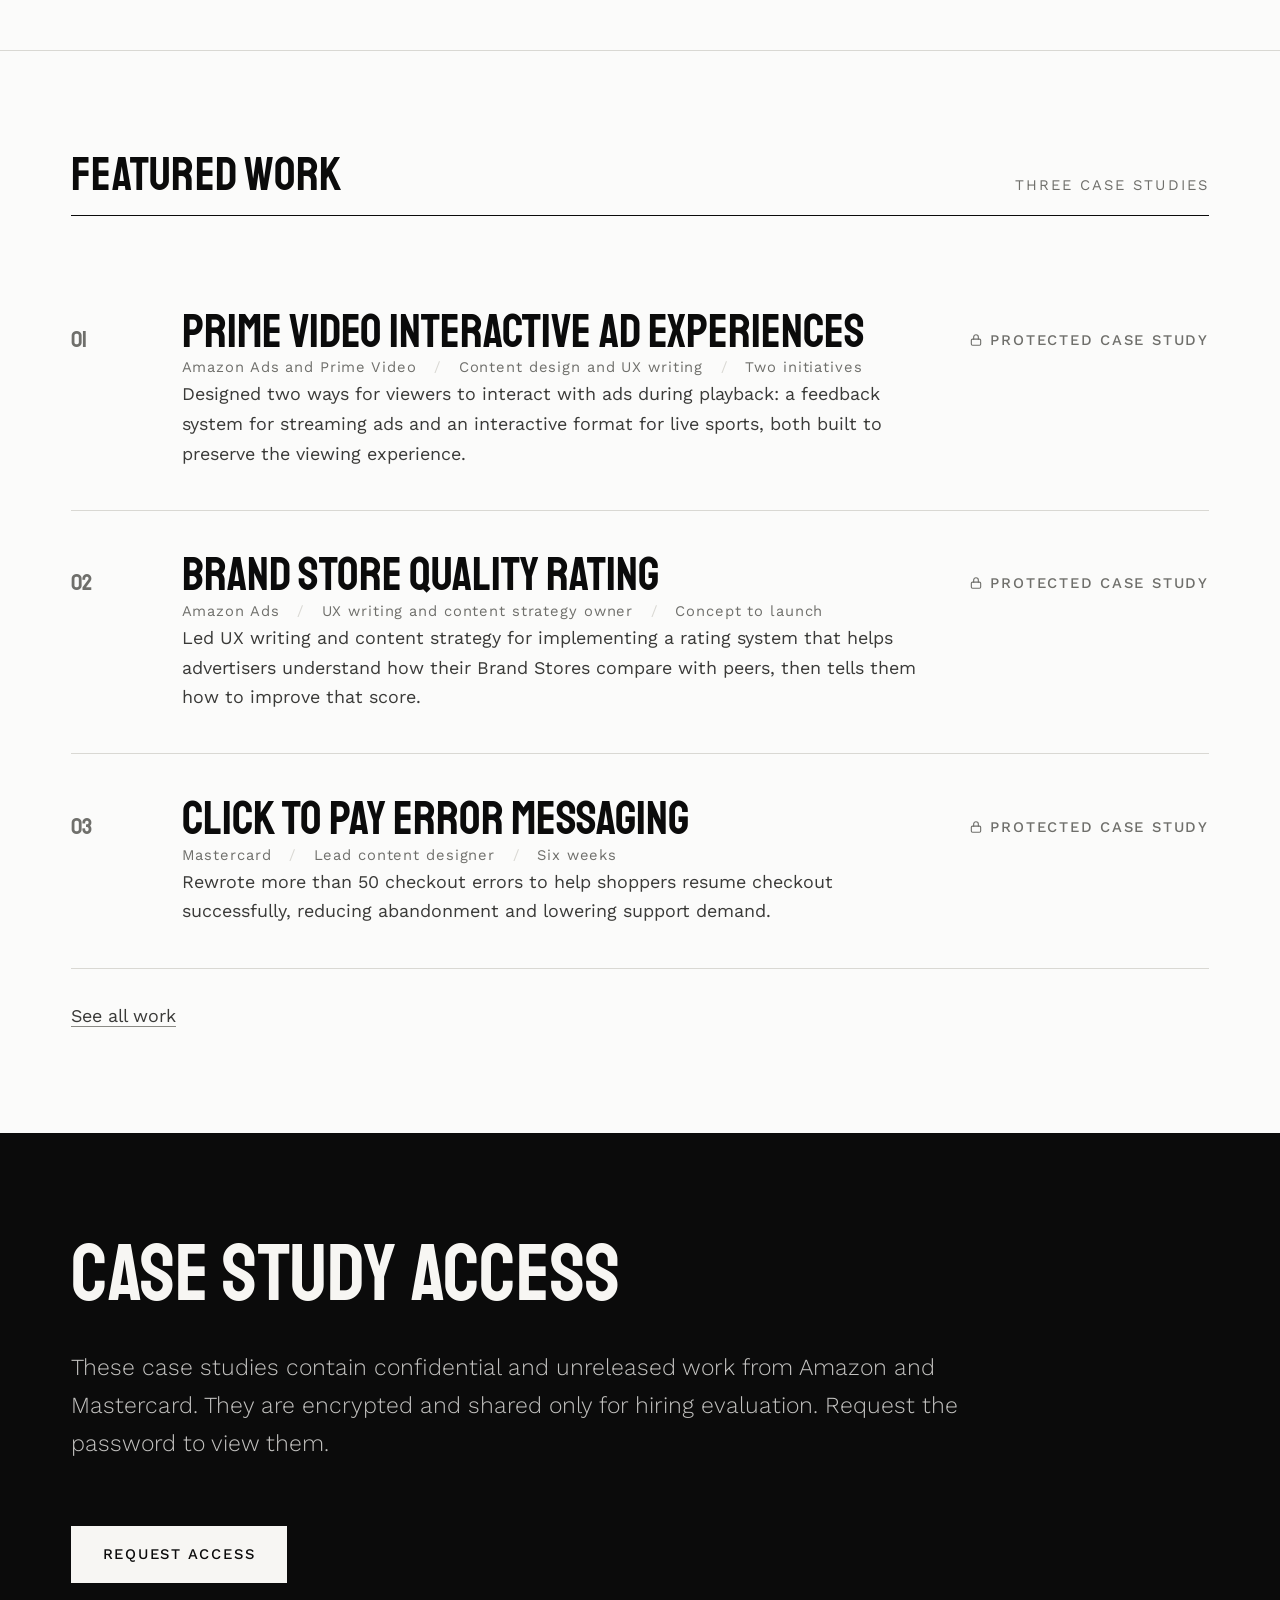
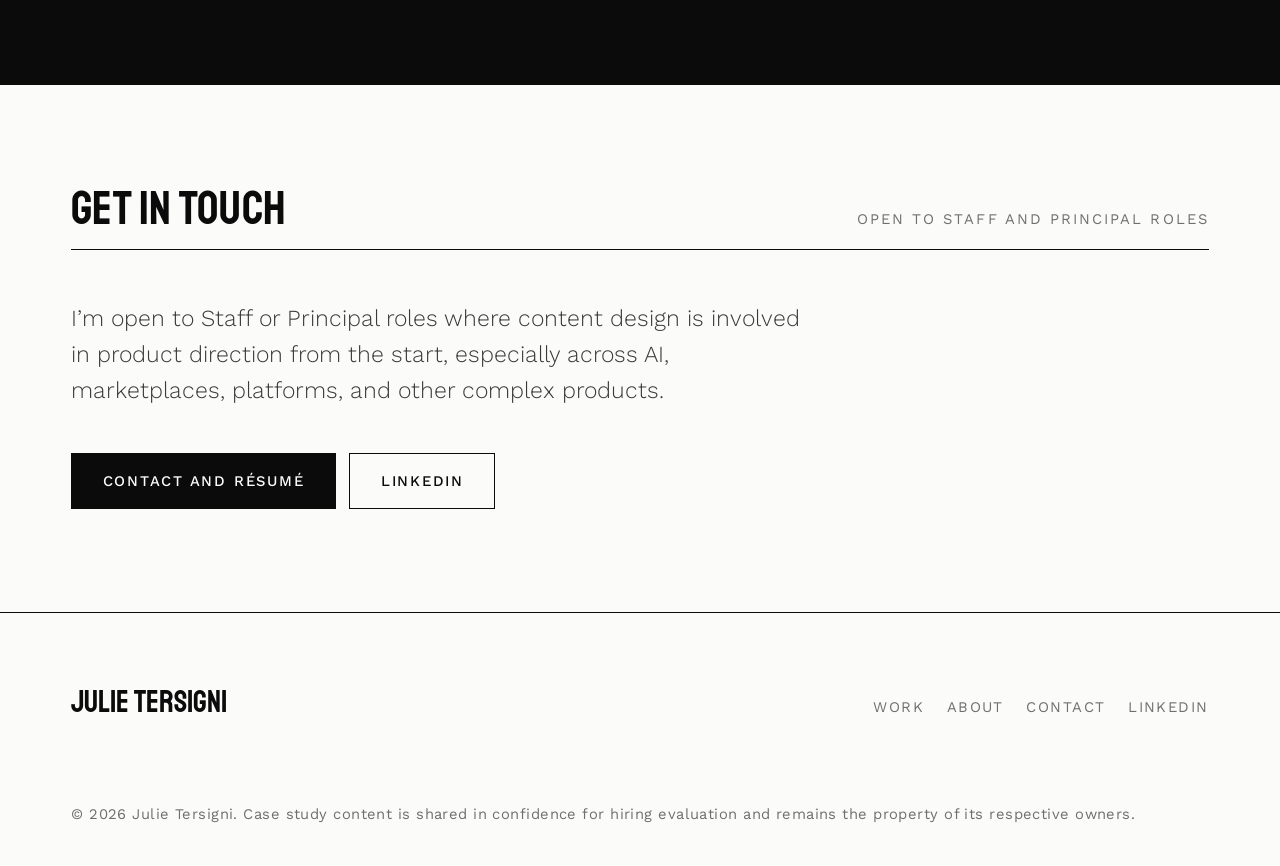
==== commit decf9c3f: "Apply Julie's punch list addendum Eight items from the live-site review: a reworded Prime Video card" ====
--- a/index.html
+++ b/index.html
@@ -172,9 +172,9 @@
                 <span>Two initiatives</span>
               </span>
               <span class="work-blurb">
-                Designed two ways for viewers to interact with ads: giving feedback or taking
-                a different action, such as opting out of specific ad content, without
-                disrupting a passive streaming experience.
+                Designed two ways for viewers to interact with ads during playback: a
+                feedback system for streaming ads and an interactive format for live
+                sports, both built to preserve the viewing experience.
               </span>
             </span>
             <span class="work-state">
--- a/main.css
+++ b/main.css
@@ -462,6 +462,16 @@
   }
 }
 
+@media (min-width: 64rem) {
+  /* Justify the row: first term flush left, last flush right, the leftover width shared
+     equally between the terms rather than pooling on the right. `column-gap` above acts as
+     the minimum, so the ~9% headroom the sizing leaves over is spread across the six gaps —
+     roughly 1.6rem + 15px each, which lands close to the old 2.25rem rhythm. Scoped to the
+     one-line band deliberately: on a wrapped row, space-between would fling the last line's
+     two or three terms across the full width. */
+  .strip-track { justify-content: space-between; }
+}
+
 /* --------------------------------------------------------------------------
    7. Section furniture
    -------------------------------------------------------------------------- */
